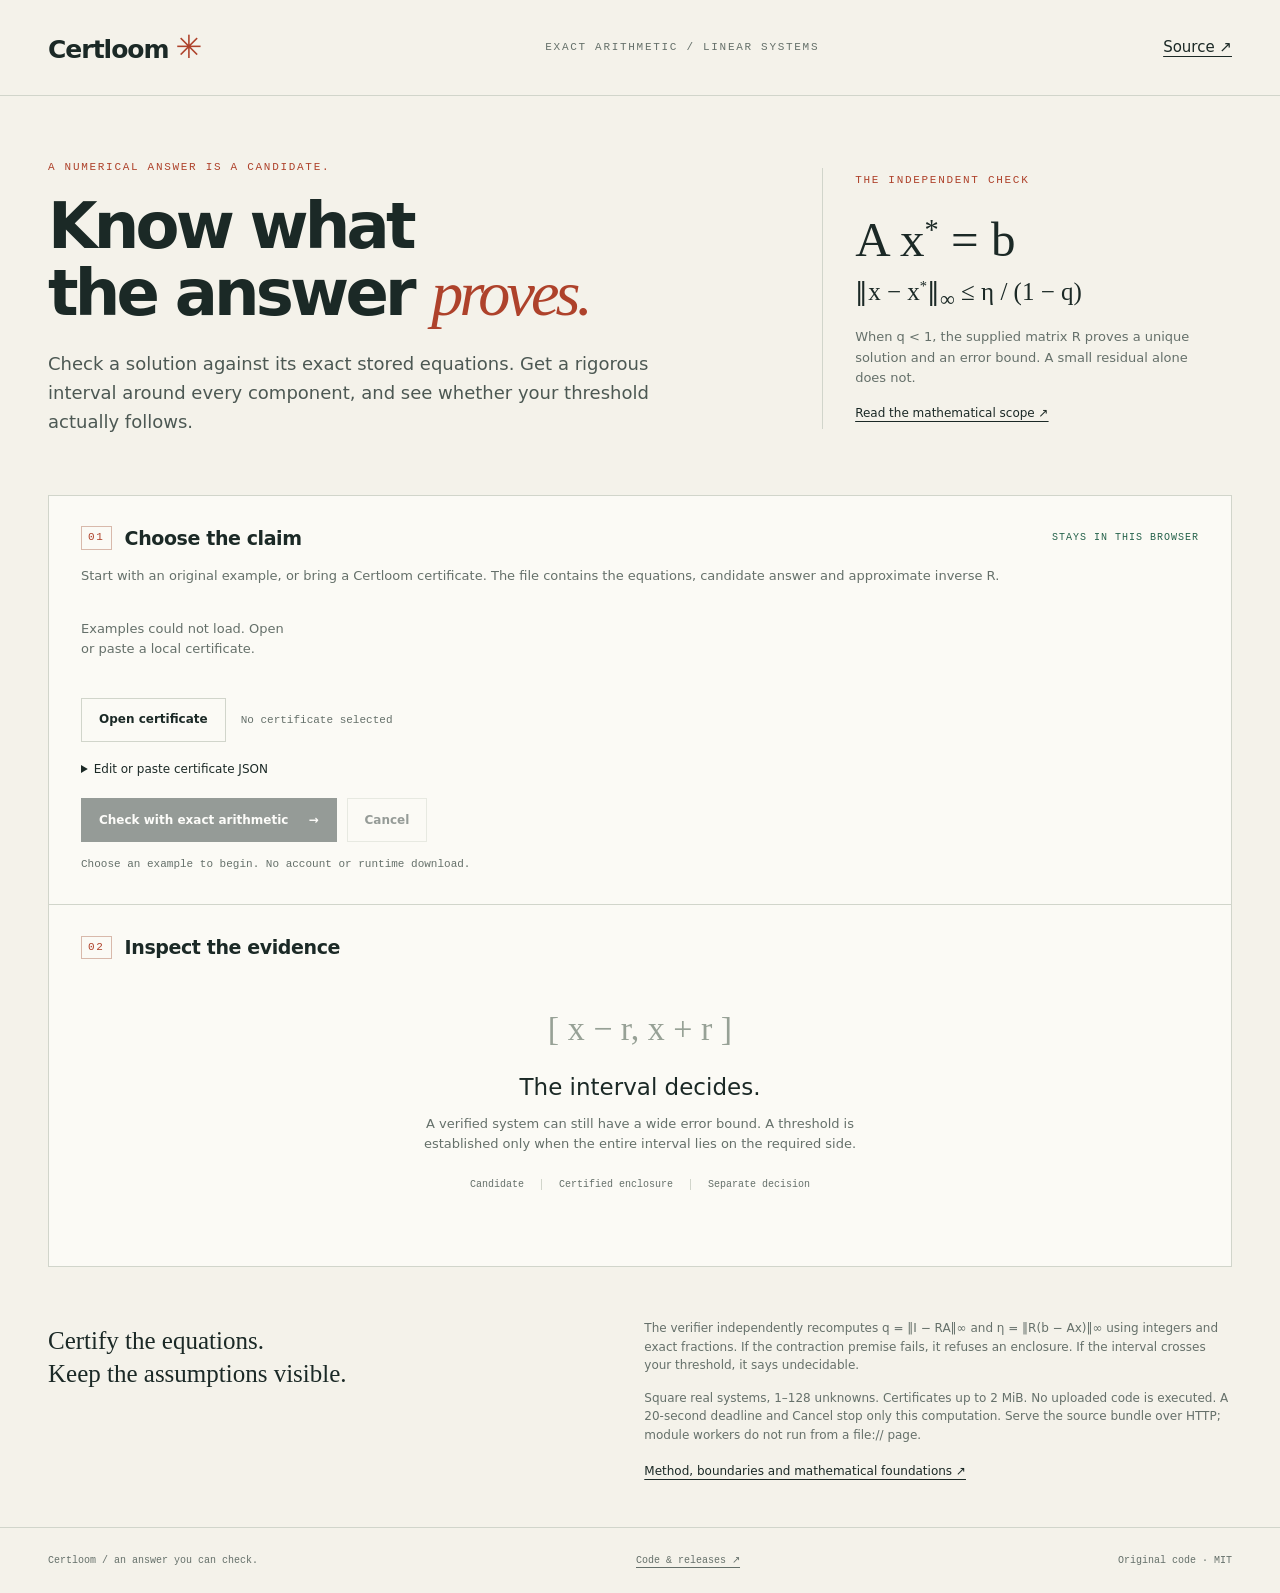
==== web/index.html @ 6443e9af "Ship exact numerical certificates and a local browser lab" ====
<!doctype html>
<html lang="en">
  <head>
    <meta charset="utf-8" />
    <meta name="viewport" content="width=device-width, initial-scale=1" />
    <meta
      http-equiv="Content-Security-Policy"
      content="default-src 'self'; script-src 'self'; style-src 'self'; worker-src 'self'; connect-src 'self'; img-src 'self' data:; object-src 'none'; base-uri 'self'; form-action 'none'"
    />
    <meta
      name="description"
      content="Check a numerical answer with exact arithmetic. Inspect rigorous solution bounds and export a portable, independently runnable certificate."
    />
    <title>Certloom · Check the answer</title>
    <link rel="stylesheet" href="./style.css" />
    <script type="module" src="./app.mjs"></script>
  </head>
  <body>
    <a class="skip" href="#workbench">Skip to workbench</a>
    <header class="masthead">
      <a class="wordmark" href="./"
        >Certloom<span class="mark" aria-hidden="true">✳</span></a
      ><span class="edition">EXACT ARITHMETIC / LINEAR SYSTEMS</span
      ><a href="https://github.com/nazeeh111/Certloom">Source ↗</a>
    </header>
    <main>
      <section class="intro" aria-labelledby="title">
        <div>
          <p class="eyebrow">A numerical answer is a candidate.</p>
          <h1 id="title">Know what<br />the answer <em>proves.</em></h1>
          <p class="lede">
            Check a solution against its exact stored equations. Get a rigorous
            interval around every component, and see whether your threshold
            actually follows.
          </p>
        </div>
        <aside class="principle" aria-label="Verification principle">
          <p class="eyebrow">THE INDEPENDENT CHECK</p>
          <div class="equation">A x<span class="star">*</span> = b</div>
          <div class="equation small">
            ‖x − x<span class="star">*</span>‖<sub>∞</sub> ≤ η / (1 − q)
          </div>
          <p>
            When q &lt; 1, the supplied matrix R proves a unique solution and an
            error bound. A small residual alone does not.
          </p>
          <a href="./docs/method.html">Read the mathematical scope ↗</a>
        </aside>
      </section>
      <section
        id="workbench"
        class="workbench"
        aria-label="Certificate workbench"
      >
        <div class="input-panel">
          <div class="section-head">
            <span class="step">01</span>
            <h2>Choose the claim</h2>
            <span class="local-tag">STAYS IN THIS BROWSER</span>
          </div>
          <p class="muted">
            Start with an original example, or bring a Certloom certificate. The
            file contains the equations, candidate answer and approximate
            inverse R.
          </p>
          <div id="examples" class="examples" aria-label="Prepared examples">
            <p class="muted">Loading examples…</p>
          </div>
          <div class="input-actions">
            <label class="button secondary upload" for="certificate-file"
              >Open certificate<input
                id="certificate-file"
                type="file"
                accept=".json,application/json" /></label
            ><span id="file-name" class="filename"
              >No certificate selected</span
            >
          </div>
          <details class="source-input">
            <summary>Edit or paste certificate JSON</summary>
            <label for="certificate-text" class="sr-only"
              >Certificate JSON, maximum 2 MiB</label
            ><textarea
              id="certificate-text"
              spellcheck="false"
              placeholder='{"format":"certloom-linear-v1", …}'
            ></textarea>
            <p class="micro">
              Finite binary64 coefficients are canonical hexadecimal strings.
              Duplicate keys, extra fields and arbitrary expressions are
              refused. <a href="./docs/method.html">Format and limits</a>
            </p>
          </details>
          <div class="run-actions">
            <button id="verify" class="button primary" type="button" disabled>
              Check with exact arithmetic
              <span aria-hidden="true">→</span></button
            ><button
              id="cancel"
              class="button secondary"
              type="button"
              disabled
            >
              Cancel
            </button>
          </div>
          <p id="activity" role="status" aria-live="polite" class="activity">
            Choose an example to begin. No account or runtime download.
          </p>
          <p id="error" role="alert" class="error" hidden></p>
        </div>
        <section class="result-panel" aria-labelledby="result-title">
          <div class="section-head">
            <span class="step">02</span>
            <h2 id="result-title">Inspect the evidence</h2>
          </div>
          <div id="empty" class="empty">
            <span class="empty-symbol" aria-hidden="true"
              >[ x − r, x + r ]</span
            >
            <h3>The interval decides.</h3>
            <p>
              A verified system can still have a wide error bound. A threshold
              is established only when the entire interval lies on the required
              side.
            </p>
            <div class="legend">
              <span>Candidate</span><span>Certified enclosure</span
              ><span>Separate decision</span>
            </div>
          </div>
          <div id="result" hidden>
            <div id="verdict" class="verdict">
              <p id="status-kicker" class="eyebrow"></p>
              <h3 id="status-title"></h3>
              <p id="status-copy"></p>
            </div>
            <div class="metrics">
              <div>
                <span>Contraction bound · q</span><strong id="q"></strong
                ><progress
                  id="q-meter"
                  max="1"
                  value="0"
                  aria-label="Contraction bound relative to one"
                ></progress
                ><small>Exact value must be strictly below 1</small>
              </div>
              <div>
                <span>Transformed residual · η</span><strong id="eta"></strong
                ><small>Recomputed, not trusted</small>
              </div>
              <div>
                <span>Uniform error radius · r</span
                ><strong id="radius"></strong
                ><small>Applies to every component</small>
              </div>
            </div>
            <p class="micro">
              These decimal quantities are rounded upward. A displayed q of 1
              may conceal a smaller exact value; the exact fraction and exact
              test determine the verdict.
            </p>
            <section
              id="decision"
              class="decision"
              hidden
              aria-labelledby="decision-title"
            >
              <p class="eyebrow">YOUR THRESHOLD</p>
              <h4 id="decision-title"></h4>
              <p id="decision-copy"></p>
              <dl class="threshold-details">
                <div>
                  <dt>Required threshold</dt>
                  <dd id="threshold"></dd>
                </div>
                <div>
                  <dt>Guaranteed lower bound</dt>
                  <dd id="decision-lower"></dd>
                </div>
                <div>
                  <dt>Guaranteed upper bound</dt>
                  <dd id="decision-upper"></dd>
                </div>
              </dl>
            </section>
            <div id="vectors" hidden>
              <div class="vector-head">
                <h4>Every component, accounted for</h4>
                <span id="dimension" class="mono"></span>
              </div>
              <p class="micro">
                Decimal bounds are rounded outward at 18 places. Expand a row
                for its authoritative exact fractions. Candidate decimals are
                for orientation.
              </p>
              <div
                class="table-scroll"
                tabindex="0"
                role="region"
                aria-label="Solution component bounds"
              >
                <table>
                  <thead>
                    <tr>
                      <th scope="col">Index</th>
                      <th scope="col">Candidate x</th>
                      <th scope="col">Lower bound</th>
                      <th scope="col">Upper bound</th>
                    </tr>
                  </thead>
                  <tbody id="vector-body"></tbody>
                </table>
              </div>
            </div>
            <details class="exact-evidence">
              <summary>Inspect exact proof quantities</summary>
              <pre id="exact"></pre>
            </details>
            <div class="export-area">
              <div>
                <span class="step">03</span>
                <h4>Take the evidence with you</h4>
                <p class="micro">
                  The ZIP pairs these exact input bytes with a standalone Python
                  checker, this receipt and instructions. Standard library only;
                  no installation.
                </p>
              </div>
              <div class="export-buttons">
                <button
                  id="download-bundle"
                  type="button"
                  class="button primary"
                  disabled
                >
                  Download portable proof .zip ↓</button
                ><button
                  id="download-receipt"
                  type="button"
                  class="button secondary"
                  disabled
                >
                  Verification .json ↓
                </button>
              </div>
            </div>
            <details class="source-identity">
              <summary>Input identity and verification scope</summary>
              <dl>
                <dt>Certificate SHA-256</dt>
                <dd id="certificate-hash" class="mono"></dd>
                <dt>Meaning</dt>
                <dd>A byte identity, not proof of origin or authenticity.</dd>
                <dt>Checked claim</dt>
                <dd>
                  The exact stored binary64 linear equations, interpreted as
                  rational numbers. This does not certify measurement quality,
                  physical assumptions, an external solver or hardware.
                </dd>
              </dl>
            </details>
          </div>
        </section>
      </section>
      <section class="scope">
        <h2>Certify the equations.<br />Keep the assumptions visible.</h2>
        <div>
          <p>
            The verifier independently recomputes q = ‖I − RA‖∞ and η = ‖R(b −
            Ax)‖∞ using integers and exact fractions. If the contraction premise
            fails, it refuses an enclosure. If the interval crosses your
            threshold, it says undecidable.
          </p>
          <p>
            Square real systems, 1–128 unknowns. Certificates up to 2 MiB. No
            uploaded code is executed. A 20-second deadline and Cancel stop only
            this computation. Serve the source bundle over HTTP; module workers
            do not run from a file:// page.
          </p>
          <a href="./docs/method.html"
            >Method, boundaries and mathematical foundations ↗</a
          >
        </div>
      </section>
    </main>
    <footer>
      <span>Certloom / an answer you can check.</span
      ><a href="https://github.com/nazeeh111/Certloom">Code &amp; releases ↗</a
      ><span>Original code · MIT</span>
    </footer>
  </body>
</html>
---- web/style.css ----
:root {
  color-scheme: light;
  --paper: #f4f2ea;
  --ink: #1b2926;
  --muted: #65706a;
  --line: #d1d5cb;
  --red: #ae422b;
  --green: #25624b;
  --light: #fbfaf5;
  --mono: ui-monospace, SFMono-Regular, Consolas, monospace;
}
* {
  box-sizing: border-box;
}
body {
  margin: 0;
  background: var(--paper);
  color: var(--ink);
  font:
    15px/1.55 system-ui,
    -apple-system,
    BlinkMacSystemFont,
    "Segoe UI",
    sans-serif;
}
a {
  color: inherit;
  text-underline-offset: 4px;
}
button,
input,
textarea {
  font: inherit;
}
button,
a,
label {
  touch-action: manipulation;
}
button {
  cursor: pointer;
}
button:disabled {
  cursor: default;
  opacity: 0.45;
}
button:focus-visible,
a:focus-visible,
summary:focus-visible,
textarea:focus-visible,
label:focus-within,
[tabindex]:focus-visible {
  outline: 3px solid var(--red);
  outline-offset: 4px;
}
[hidden] {
  display: none !important;
}
.masthead,
main,
footer {
  max-width: 1420px;
  margin: auto;
}
.masthead {
  height: 96px;
  display: flex;
  align-items: center;
  justify-content: space-between;
  border-bottom: 1px solid var(--line);
  gap: 20px;
  padding: 0 48px;
}
.wordmark {
  font-size: 25px;
  font-weight: 750;
  letter-spacing: -1px;
  text-decoration: none;
}
.mark {
  color: var(--red);
  padding-left: 7px;
  font-size: 32px;
}
.edition,
.eyebrow,
.local-tag,
.step {
  font: 11px/1.45 var(--mono);
  letter-spacing: 1.7px;
}
.edition {
  color: var(--muted);
}
main {
  padding: 0 48px;
}
.intro {
  display: grid;
  grid-template-columns: 1.6fr 1fr;
  gap: 10%;
  padding: 64px 0 58px;
}
.eyebrow {
  color: var(--red);
  text-transform: uppercase;
  margin: 0 0 17px;
}
h1 {
  font-size: clamp(46px, 5vw, 74px);
  line-height: 1.05;
  letter-spacing: -3.8px;
  font-weight: 550;
  margin: 0 0 23px;
}
h1 em {
  font-family: Georgia, serif;
  font-weight: 400;
  color: var(--red);
}
.lede {
  font-size: 18px;
  max-width: 620px;
  line-height: 1.6;
  color: #4c5853;
  margin: 0;
}
.principle {
  align-self: center;
  border-left: 1px solid var(--line);
  padding: 5px 0 5px 32px;
}
.principle p:not(.eyebrow) {
  font-size: 13px;
  color: var(--muted);
  max-width: 360px;
}
.principle a {
  font-size: 12px;
}
.equation {
  font-family: Georgia, serif;
  font-size: 49px;
  line-height: 1.4;
}
.equation.small {
  font-size: 25px;
}
.star {
  font-size: 0.58em;
  vertical-align: super;
}
.workbench {
  border: 1px solid var(--line);
  background: var(--light);
}
.input-panel {
  padding: 28px 32px 30px;
  border-bottom: 1px solid var(--line);
}
.section-head {
  display: flex;
  align-items: center;
  gap: 13px;
}
.section-head h2 {
  font-weight: 600;
  font-size: 19px;
  letter-spacing: -0.4px;
  margin: 0;
}
.step {
  color: var(--red);
  border: 1px solid #d8b9ab;
  padding: 3px 6px;
  display: inline-block;
}
.local-tag {
  margin-left: auto;
  color: var(--green);
  font-size: 10px;
  letter-spacing: 1px;
}
.muted {
  color: var(--muted);
  font-size: 13px;
  margin: 13px 0 20px;
}
.examples {
  display: grid;
  grid-template-columns: repeat(5, minmax(0, 1fr));
  gap: 10px;
}
.example {
  background: transparent;
  text-align: left;
  border: 1px solid var(--line);
  padding: 14px;
  min-height: 110px;
  color: var(--ink);
  transition: border-color 0.15s;
}
.example:hover {
  border-color: var(--ink);
}
.example[aria-pressed="true"] {
  border-color: var(--red);
  box-shadow: inset 0 0 0 1px var(--red);
  background: #f7eee6;
}
.example strong {
  display: block;
  font-size: 13px;
  margin-bottom: 7px;
}
.example span {
  display: block;
  font-size: 11px;
  color: var(--muted);
  line-height: 1.45;
}
.input-actions {
  display: flex;
  align-items: center;
  gap: 15px;
  margin-top: 18px;
}
.button {
  display: inline-flex;
  align-items: center;
  justify-content: center;
  gap: 20px;
  min-height: 44px;
  padding: 11px 17px;
  border: 1px solid var(--ink);
  border-radius: 0;
  text-decoration: none;
  font-size: 12px;
  font-weight: 600;
  line-height: 1.4;
}
.primary {
  background: var(--ink);
  color: white;
}
.primary:hover:not(:disabled) {
  background: #344a41;
}
.secondary {
  background: transparent;
  color: var(--ink);
  border-color: var(--line);
}
.secondary:hover:not(:disabled) {
  border-color: var(--ink);
}
.upload {
  position: relative;
  overflow: hidden;
  cursor: pointer;
}
.upload input {
  position: absolute;
  inset: 0;
  opacity: 0;
  cursor: pointer;
  max-width: 100%;
}
.filename {
  font: 11px var(--mono);
  color: var(--muted);
  overflow-wrap: anywhere;
}
.source-input {
  margin-top: 18px;
}
.source-input summary,
.exact-evidence summary,
.source-identity summary {
  font-size: 12px;
  cursor: pointer;
  max-width: 100%;
}
textarea {
  display: block;
  width: 100%;
  height: 230px;
  background: #f1f1e9;
  border: 1px solid var(--line);
  padding: 12px;
  font: 11px/1.7 var(--mono);
  resize: vertical;
  margin-top: 12px;
}
.micro {
  font-size: 11px;
  line-height: 1.6;
  color: var(--muted);
  margin: 10px 0;
}
.run-actions {
  display: flex;
  gap: 10px;
  align-items: center;
  margin-top: 20px;
}
.activity {
  font: 11px/1.6 var(--mono);
  color: var(--muted);
  margin: 14px 0 0;
  overflow-wrap: anywhere;
}
.error {
  border-left: 3px solid var(--red);
  padding: 10px 14px;
  background: #f7e9e1;
  font-size: 13px;
  color: #82351f;
  overflow-wrap: anywhere;
}
.result-panel {
  padding: 28px 32px 32px;
}
.empty {
  padding: 48px 18px 44px;
  text-align: center;
  max-width: 600px;
  margin: auto;
  color: var(--muted);
}
.empty-symbol {
  font:
    34px Georgia,
    serif;
  color: #97a196;
}
.empty h3 {
  font-size: 23px;
  font-weight: 500;
  color: var(--ink);
  margin: 22px 0 8px;
}
.empty p {
  font-size: 13px;
  max-width: 440px;
  margin: auto;
}
.legend {
  display: flex;
  justify-content: center;
  gap: 17px;
  margin-top: 25px;
  font: 10px var(--mono);
}
.legend span + span {
  border-left: 1px solid var(--line);
  padding-left: 17px;
}
.verdict {
  border-left: 4px solid var(--green);
  background: #edf2e9;
  padding: 21px 25px;
  margin-top: 24px;
}
.verdict.refused {
  border-color: var(--red);
  background: #f8ece4;
}
.verdict .eyebrow {
  margin: 0 0 6px;
  color: var(--green);
}
.verdict.refused .eyebrow {
  color: var(--red);
}
.verdict h3 {
  font:
    34px/1.2 Georgia,
    serif;
  margin: 0 0 9px;
  letter-spacing: -0.5px;
}
.verdict p:last-child {
  font-size: 13px;
  max-width: 720px;
  margin: 0;
  color: #526157;
}
.metrics {
  display: grid;
  grid-template-columns: repeat(3, minmax(0, 1fr));
  border: 1px solid var(--line);
  margin: 18px 0 25px;
}
.metrics > div {
  padding: 18px 20px;
  min-width: 0;
}
.metrics > div + div {
  border-left: 1px solid var(--line);
}
.metrics span {
  font: 10px var(--mono);
  color: var(--muted);
  display: block;
}
.metrics strong {
  display: block;
  font: 15px/1.6 var(--mono);
  margin-top: 10px;
  overflow-wrap: anywhere;
}
.metrics small {
  font-size: 10px;
  color: var(--muted);
  display: block;
  margin-top: 6px;
}
progress {
  display: block;
  appearance: none;
  -webkit-appearance: none;
  height: 3px;
  width: 100%;
  margin-top: 9px;
  border: 0;
  background: var(--line);
  accent-color: var(--green);
}
progress::-webkit-progress-bar {
  background: var(--line);
}
progress::-webkit-progress-value {
  background: var(--green);
}
.decision {
  border: 1px solid var(--line);
  padding: 22px 25px;
  margin-bottom: 25px;
}
.decision h4 {
  font-size: 23px;
  font-weight: 550;
  letter-spacing: -0.4px;
  margin: 0;
}
.decision > .eyebrow {
  margin-bottom: 6px;
}
.decision > p:not(.eyebrow) {
  font-size: 13px;
  color: var(--muted);
  margin: 8px 0 18px;
}
.threshold-details {
  display: grid;
  grid-template-columns: repeat(3, minmax(0, 1fr));
  gap: 15px;
  margin: 0;
}
.threshold-details dt {
  font-size: 10px;
  color: var(--muted);
}
.threshold-details dd {
  margin: 5px 0 0;
  font: 12px/1.5 var(--mono);
  overflow-wrap: anywhere;
}
.vector-head {
  display: flex;
  align-items: baseline;
  justify-content: space-between;
  gap: 10px;
}
.vector-head h4,
.export-area h4 {
  font-size: 15px;
  font-weight: 600;
  margin: 0;
}
.mono {
  font-family: var(--mono);
  font-size: 11px;
}
.table-scroll {
  max-height: 410px;
  overflow: auto;
  border: 1px solid var(--line);
}
table {
  border-collapse: collapse;
  width: 100%;
  font: 11px/1.6 var(--mono);
  text-align: left;
}
th {
  position: sticky;
  top: 0;
  background: #e9ece2;
  color: #586359;
  font-size: 10px;
  font-weight: 400;
  padding: 10px 13px;
  border-bottom: 1px solid var(--line);
  z-index: 1;
}
td {
  padding: 9px 13px;
  border-bottom: 1px solid #e3e5db;
  vertical-align: top;
  overflow-wrap: anywhere;
}
td:first-child {
  color: var(--muted);
  width: 65px;
}
tr.exact-row td {
  padding: 0;
  border-bottom: 1px solid var(--line);
}
.component-details {
  padding: 0 13px;
}
.component-details summary {
  font: 10px/1.5 var(--mono);
  color: var(--muted);
  padding: 5px 0;
  cursor: pointer;
}
.component-details pre {
  max-height: 190px;
  overflow: auto;
  font: 10px/1.6 var(--mono);
  padding: 9px;
  background: #f0f1e8;
  white-space: pre-wrap;
  overflow-wrap: anywhere;
}
.exact-evidence {
  margin: 20px 0;
}
.exact-evidence pre {
  font: 11px/1.7 var(--mono);
  max-height: 330px;
  overflow: auto;
  background: #eff0e7;
  padding: 16px;
  white-space: pre-wrap;
  overflow-wrap: anywhere;
}
.export-area {
  border-top: 1px solid var(--line);
  padding-top: 23px;
  display: flex;
  justify-content: space-between;
  gap: 28px;
}
.export-area > div:first-child {
  max-width: 530px;
}
.export-area .step {
  float: left;
  margin-right: 12px;
}
.export-buttons {
  display: flex;
  flex-direction: column;
  gap: 8px;
  flex-shrink: 0;
}
.source-identity {
  margin-top: 22px;
}
.source-identity dl {
  font-size: 12px;
}
.source-identity dt {
  font-weight: 600;
  margin-top: 13px;
}
.source-identity dd {
  margin: 5px 0;
  color: var(--muted);
  overflow-wrap: anywhere;
}
.scope {
  display: grid;
  grid-template-columns: 1fr 1.2fr;
  gap: 9%;
  padding: 52px 0 45px;
}
.scope h2 {
  font:
    25px/1.3 Georgia,
    serif;
  font-weight: 400;
  margin: 6px 0;
}
.scope p {
  font-size: 12px;
  color: var(--muted);
  margin: 0 0 14px;
}
.scope a {
  font-size: 12px;
}
footer {
  border-top: 1px solid var(--line);
  padding: 25px 48px;
  display: flex;
  justify-content: space-between;
  gap: 16px;
  font: 10px/1.5 var(--mono);
  color: var(--muted);
}
.skip {
  position: absolute;
  left: 12px;
  top: -60px;
  background: white;
  padding: 10px;
  z-index: 10;
}
.skip:focus {
  top: 12px;
}
.sr-only {
  position: absolute;
  width: 1px;
  height: 1px;
  padding: 0;
  margin: -1px;
  overflow: hidden;
  clip: rect(0, 0, 0, 0);
  white-space: nowrap;
  border: 0;
}
@media (max-width: 1050px) {
  .examples {
    grid-template-columns: repeat(3, minmax(0, 1fr));
  }
  .intro {
    gap: 6%;
  }
  h1 {
    letter-spacing: -2.5px;
  }
  .export-area {
    display: block;
  }
  .export-buttons {
    flex-direction: row;
    flex-wrap: wrap;
    margin-top: 15px;
  }
}
@media (max-width: 700px) {
  .masthead {
    padding: 0 20px;
    height: 76px;
  }
  .edition {
    display: none;
  }
  main {
    padding: 0 20px;
  }
  .intro {
    grid-template-columns: 1fr;
    padding: 38px 0 32px;
    gap: 30px;
  }
  h1 {
    font-size: 49px;
    letter-spacing: -2.8px;
  }
  .lede {
    font-size: 15px;
  }
  .principle {
    border-left: 0;
    border-top: 1px solid var(--line);
    padding: 22px 0 0;
  }
  .principle .equation {
    display: inline-block;
    margin-right: 15px;
    font-size: 32px;
  }
  .principle .equation.small {
    font-size: 19px;
  }
  .principle p:not(.eyebrow) {
    max-width: none;
  }
  .input-panel,
  .result-panel {
    padding: 22px 18px;
  }
  .local-tag {
    font-size: 8px;
    max-width: 105px;
    text-align: right;
    letter-spacing: 0.5px;
  }
  .examples {
    grid-template-columns: repeat(2, minmax(0, 1fr));
  }
  .example {
    min-height: 104px;
    padding: 11px;
  }
  .input-actions {
    align-items: flex-start;
    flex-direction: column;
    gap: 8px;
  }
  .run-actions {
    align-items: stretch;
  }
  .run-actions .primary {
    flex: 1;
    gap: 8px;
    font-size: 11px;
  }
  .run-actions .secondary {
    padding: 10px;
  }
  .metrics {
    grid-template-columns: 1fr;
  }
  .metrics > div + div {
    border-left: 0;
    border-top: 1px solid var(--line);
  }
  .metrics > div {
    padding: 14px 17px;
  }
  .metrics strong {
    margin-top: 5px;
  }
  .verdict {
    padding: 18px;
  }
  .verdict h3 {
    font-size: 27px;
  }
  .decision {
    padding: 18px;
  }
  .threshold-details {
    grid-template-columns: 1fr;
    gap: 10px;
  }
  .vector-head {
    display: block;
  }
  .table-scroll {
    max-height: 360px;
  }
  table {
    min-width: 610px;
  }
  .scope {
    grid-template-columns: 1fr;
    gap: 18px;
    padding: 34px 0;
  }
  .scope h2 {
    font-size: 25px;
  }
  footer {
    padding: 20px;
    flex-wrap: wrap;
  }
  .legend {
    gap: 10px;
    font-size: 8px;
  }
  .legend span + span {
    padding-left: 10px;
  }
  .export-buttons .button {
    width: 100%;
  }
}
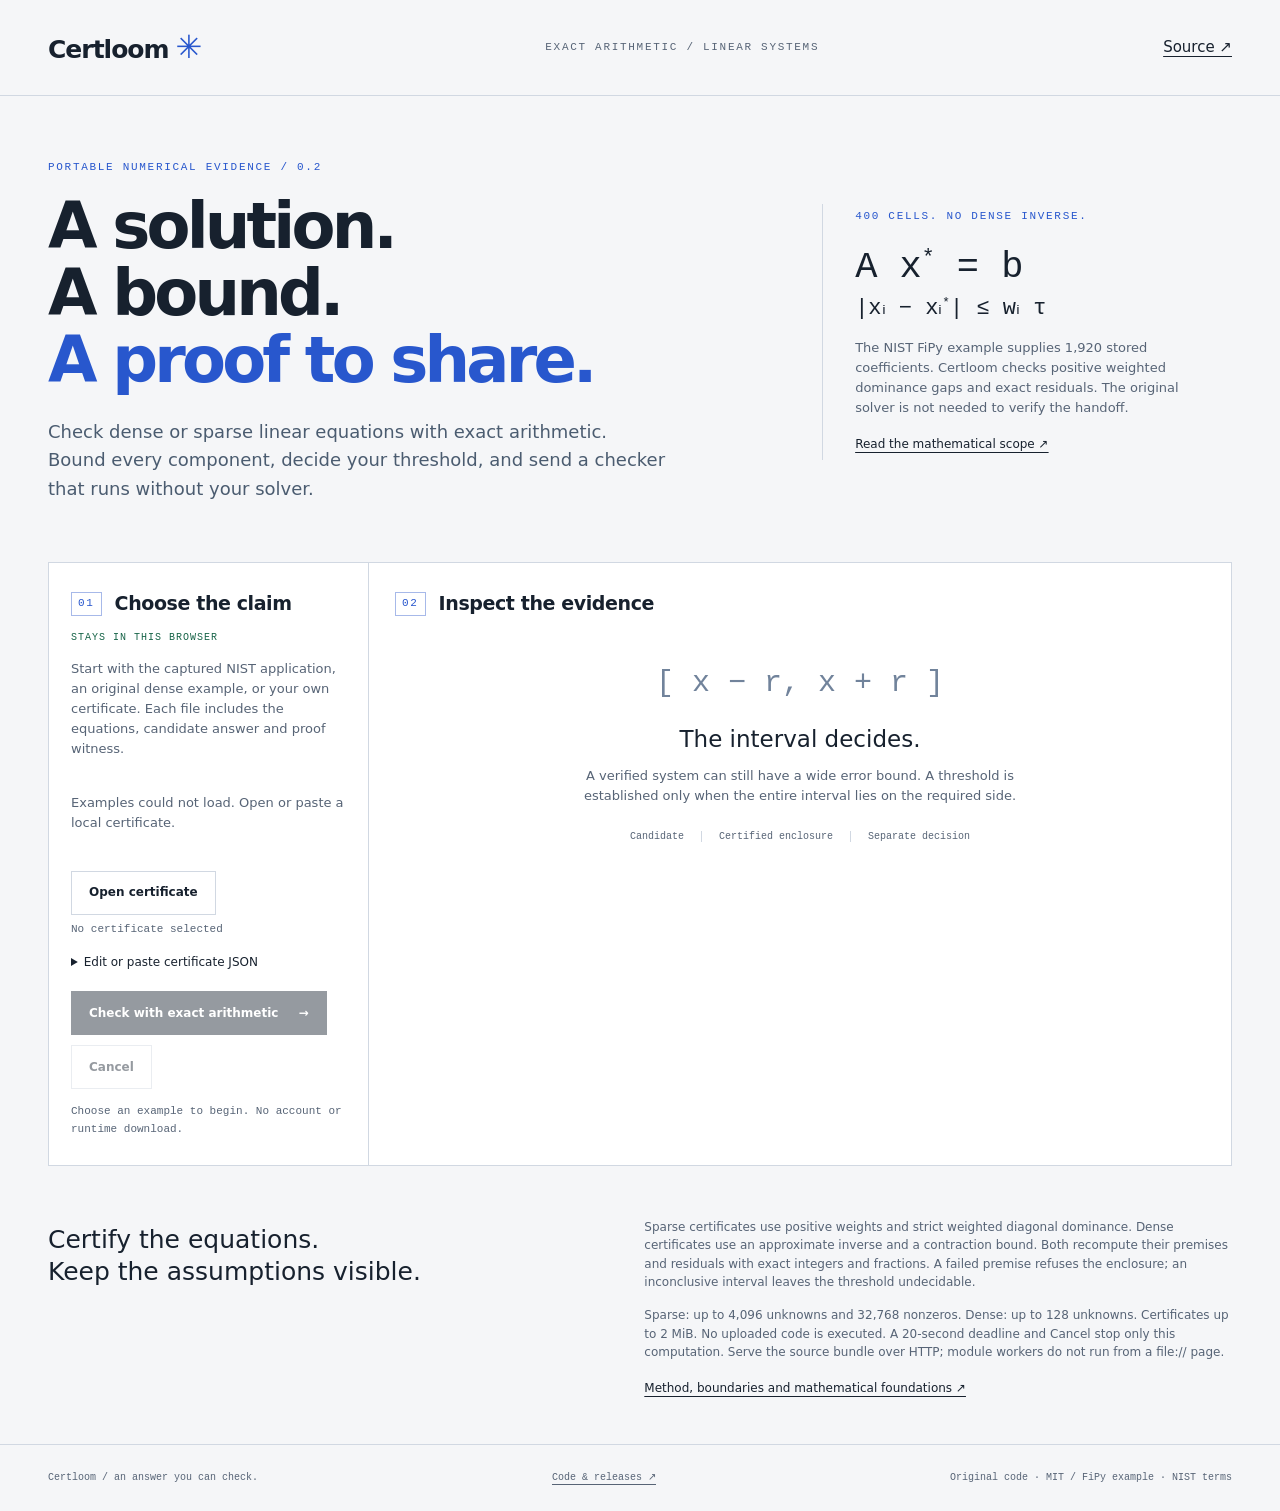
==== commit 33b03134: "Add portable exact sparse certificates and a FiPy handoff" ====
--- a/web/index.html
+++ b/web/index.html
@@ -26,23 +26,20 @@
     <main>
       <section class="intro" aria-labelledby="title">
         <div>
-          <p class="eyebrow">A numerical answer is a candidate.</p>
-          <h1 id="title">Know what<br />the answer <em>proves.</em></h1>
+          <p class="eyebrow">PORTABLE NUMERICAL EVIDENCE / 0.2</p>
+          <h1 id="title">A solution.<br />A bound.<br /><span>A proof to share.</span></h1>
           <p class="lede">
-            Check a solution against its exact stored equations. Get a rigorous
-            interval around every component, and see whether your threshold
-            actually follows.
+            Check dense or sparse linear equations with exact arithmetic. Bound every component, decide your threshold, and send a checker that runs without your solver.
           </p>
         </div>
         <aside class="principle" aria-label="Verification principle">
-          <p class="eyebrow">THE INDEPENDENT CHECK</p>
+          <p class="eyebrow">400 CELLS. NO DENSE INVERSE.</p>
           <div class="equation">A x<span class="star">*</span> = b</div>
           <div class="equation small">
-            ‖x − x<span class="star">*</span>‖<sub>∞</sub> ≤ η / (1 − q)
+            |xᵢ − xᵢ<span class="star">*</span>| ≤ wᵢ τ
           </div>
           <p>
-            When q &lt; 1, the supplied matrix R proves a unique solution and an
-            error bound. A small residual alone does not.
+            The NIST FiPy example supplies 1,920 stored coefficients. Certloom checks positive weighted dominance gaps and exact residuals. The original solver is not needed to verify the handoff.
           </p>
           <a href="./docs/method.html">Read the mathematical scope ↗</a>
         </aside>
@@ -59,9 +56,7 @@
             <span class="local-tag">STAYS IN THIS BROWSER</span>
           </div>
           <p class="muted">
-            Start with an original example, or bring a Certloom certificate. The
-            file contains the equations, candidate answer and approximate
-            inverse R.
+            Start with the captured NIST application, an original dense example, or your own certificate. Each file includes the equations, candidate answer and proof witness.
           </p>
           <div id="examples" class="examples" aria-label="Prepared examples">
             <p class="muted">Loading examples…</p>
@@ -137,26 +132,26 @@
             </div>
             <div class="metrics">
               <div>
-                <span>Contraction bound · q</span><strong id="q"></strong
+                <span id="metric-one-label">Contraction bound · q</span><strong id="q"></strong
                 ><progress
                   id="q-meter"
                   max="1"
                   value="0"
                   aria-label="Contraction bound relative to one"
                 ></progress
-                ><small>Exact value must be strictly below 1</small>
-              </div>
-              <div>
-                <span>Transformed residual · η</span><strong id="eta"></strong
+                ><small id="metric-one-note">Exact value must be strictly below 1</small>
+              </div>
+              <div>
+                <span id="metric-two-label">Transformed residual · η</span><strong id="eta"></strong
                 ><small>Recomputed, not trusted</small>
               </div>
               <div>
-                <span>Uniform error radius · r</span
+                <span id="metric-three-label">Uniform error radius · r</span
                 ><strong id="radius"></strong
-                ><small>Applies to every component</small>
-              </div>
-            </div>
-            <p class="micro">
+                ><small id="metric-three-note">Applies to every component</small>
+              </div>
+            </div>
+            <p class="micro" id="metric-rounding">
               These decimal quantities are rounded upward. A displayed q of 1
               may conceal a smaller exact value; the exact fraction and exact
               test determine the verdict.
@@ -195,6 +190,14 @@
                 for its authoritative exact fractions. Candidate decimals are
                 for orientation.
               </p>
+              <div class="component-navigation" aria-label="Component pages">
+                <span id="component-page" class="mono" role="status"></span>
+                <button type="button" id="previous-components" class="button secondary">Previous 50</button>
+                <button type="button" id="next-components" class="button secondary">Next 50</button>
+                <label for="component-index">Index</label>
+                <input id="component-index" type="number" min="0" step="1" required aria-label="Component index" />
+                <button type="button" id="show-component" class="button secondary">Show</button>
+              </div>
               <div
                 class="table-scroll"
                 tabindex="0"
@@ -268,13 +271,10 @@
         <h2>Certify the equations.<br />Keep the assumptions visible.</h2>
         <div>
           <p>
-            The verifier independently recomputes q = ‖I − RA‖∞ and η = ‖R(b −
-            Ax)‖∞ using integers and exact fractions. If the contraction premise
-            fails, it refuses an enclosure. If the interval crosses your
-            threshold, it says undecidable.
+            Sparse certificates use positive weights and strict weighted diagonal dominance. Dense certificates use an approximate inverse and a contraction bound. Both recompute their premises and residuals with exact integers and fractions. A failed premise refuses the enclosure; an inconclusive interval leaves the threshold undecidable.
           </p>
           <p>
-            Square real systems, 1–128 unknowns. Certificates up to 2 MiB. No
+            Sparse: up to 4,096 unknowns and 32,768 nonzeros. Dense: up to 128 unknowns. Certificates up to 2 MiB. No
             uploaded code is executed. A 20-second deadline and Cancel stop only
             this computation. Serve the source bundle over HTTP; module workers
             do not run from a file:// page.
@@ -288,7 +288,7 @@
     <footer>
       <span>Certloom / an answer you can check.</span
       ><a href="https://github.com/nazeeh111/Certloom">Code &amp; releases ↗</a
-      ><span>Original code · MIT</span>
+      ><span>Original code · MIT / FiPy example · NIST terms</span>
     </footer>
   </body>
 </html>
--- a/web/style.css
+++ b/web/style.css
@@ -1,12 +1,12 @@
 :root {
   color-scheme: light;
-  --paper: #f4f2ea;
-  --ink: #1b2926;
-  --muted: #65706a;
-  --line: #d1d5cb;
-  --red: #ae422b;
-  --green: #25624b;
-  --light: #fbfaf5;
+  --paper: #f5f6f8;
+  --ink: #17212e;
+  --muted: #576476;
+  --line: #d1d8e2;
+  --red: #2857cd;
+  --green: #176448;
+  --light: #ffffff;
   --mono: ui-monospace, SFMono-Regular, Consolas, monospace;
 }
 * {
@@ -113,16 +113,15 @@
   font-weight: 550;
   margin: 0 0 23px;
 }
-h1 em {
-  font-family: Georgia, serif;
-  font-weight: 400;
+h1 span {
+  font-weight: 650;
   color: var(--red);
 }
 .lede {
   font-size: 18px;
   max-width: 620px;
   line-height: 1.6;
-  color: #4c5853;
+  color: #4b5c70;
   margin: 0;
 }
 .principle {
@@ -139,12 +138,12 @@
   font-size: 12px;
 }
 .equation {
-  font-family: Georgia, serif;
-  font-size: 49px;
+  font-family: var(--mono);
+  font-size: 37px;
   line-height: 1.4;
 }
 .equation.small {
-  font-size: 25px;
+  font-size: 22px;
 }
 .star {
   font-size: 0.58em;
@@ -171,7 +170,7 @@
 }
 .step {
   color: var(--red);
-  border: 1px solid #d8b9ab;
+  border: 1px solid #a7b9e9;
   padding: 3px 6px;
   display: inline-block;
 }
@@ -188,7 +187,7 @@
 }
 .examples {
   display: grid;
-  grid-template-columns: repeat(5, minmax(0, 1fr));
+  grid-template-columns: repeat(3, minmax(0, 1fr));
   gap: 10px;
 }
 .example {
@@ -206,7 +205,7 @@
 .example[aria-pressed="true"] {
   border-color: var(--red);
   box-shadow: inset 0 0 0 1px var(--red);
-  background: #f7eee6;
+  background: #edf2ff;
 }
 .example strong {
   display: block;
@@ -244,7 +243,7 @@
   color: white;
 }
 .primary:hover:not(:disabled) {
-  background: #344a41;
+  background: #244799;
 }
 .secondary {
   background: transparent;
@@ -285,7 +284,7 @@
   display: block;
   width: 100%;
   height: 230px;
-  background: #f1f1e9;
+  background: #f4f6fa;
   border: 1px solid var(--line);
   padding: 12px;
   font: 11px/1.7 var(--mono);
@@ -313,9 +312,9 @@
 .error {
   border-left: 3px solid var(--red);
   padding: 10px 14px;
-  background: #f7e9e1;
+  background: #fff0ed;
   font-size: 13px;
-  color: #82351f;
+  color: #953529;
   overflow-wrap: anywhere;
 }
 .result-panel {
@@ -330,9 +329,8 @@
 }
 .empty-symbol {
   font:
-    34px Georgia,
-    serif;
-  color: #97a196;
+    30px var(--mono);
+  color: #71839b;
 }
 .empty h3 {
   font-size: 23px;
@@ -358,13 +356,13 @@
 }
 .verdict {
   border-left: 4px solid var(--green);
-  background: #edf2e9;
+  background: #eaf6ef;
   padding: 21px 25px;
   margin-top: 24px;
 }
 .verdict.refused {
   border-color: var(--red);
-  background: #f8ece4;
+  background: #fff0ed;
 }
 .verdict .eyebrow {
   margin: 0 0 6px;
@@ -375,8 +373,7 @@
 }
 .verdict h3 {
   font:
-    34px/1.2 Georgia,
-    serif;
+    30px/1.2 system-ui, sans-serif;
   margin: 0 0 9px;
   letter-spacing: -0.5px;
 }
@@ -384,7 +381,7 @@
   font-size: 13px;
   max-width: 720px;
   margin: 0;
-  color: #526157;
+  color: #415768;
 }
 .metrics {
   display: grid;
@@ -497,8 +494,8 @@
 th {
   position: sticky;
   top: 0;
-  background: #e9ece2;
-  color: #586359;
+  background: #edf1f7;
+  color: #43556c;
   font-size: 10px;
   font-weight: 400;
   padding: 10px 13px;
@@ -507,7 +504,7 @@
 }
 td {
   padding: 9px 13px;
-  border-bottom: 1px solid #e3e5db;
+  border-bottom: 1px solid #e4e8ef;
   vertical-align: top;
   overflow-wrap: anywhere;
 }
@@ -533,7 +530,7 @@
   overflow: auto;
   font: 10px/1.6 var(--mono);
   padding: 9px;
-  background: #f0f1e8;
+  background: #f1f4fa;
   white-space: pre-wrap;
   overflow-wrap: anywhere;
 }
@@ -544,7 +541,7 @@
   font: 11px/1.7 var(--mono);
   max-height: 330px;
   overflow: auto;
-  background: #eff0e7;
+  background: #f1f4fa;
   padding: 16px;
   white-space: pre-wrap;
   overflow-wrap: anywhere;
@@ -592,8 +589,7 @@
 }
 .scope h2 {
   font:
-    25px/1.3 Georgia,
-    serif;
+    25px/1.3 system-ui, sans-serif;
   font-weight: 400;
   margin: 6px 0;
 }
@@ -785,3 +781,27 @@
     width: 100%;
   }
 }
+
+@media (min-width: 1000px) {
+  .workbench { display: grid; grid-template-columns: 320px minmax(0, 1fr); align-items: start; }
+  .input-panel { padding: 26px 22px; border-bottom: 0; border-right: 1px solid var(--line); }
+  .result-panel { padding: 26px 26px 30px; min-width: 0; }
+  .input-panel .section-head { flex-wrap: wrap; }
+  .input-panel .local-tag { margin-left: 0; flex-basis: 100%; }
+  .examples { grid-template-columns: 1fr; gap: 7px; }
+  .example { min-height: 0; padding: 11px 13px; }
+  .example strong { margin-bottom: 3px; }
+  .input-actions { flex-direction: column; align-items: flex-start; gap: 8px; }
+  .run-actions { flex-wrap: wrap; }
+  .metrics > div { padding: 16px 13px; }
+  .metrics strong { font-size: 13px; }
+  .threshold-details { grid-template-columns: 1fr; gap: 9px; }
+  .threshold-details > div { display: grid; grid-template-columns: 150px minmax(0,1fr); gap: 12px; align-items: baseline; }
+  .threshold-details dd { margin: 0; }
+  .verdict h3 { font-size: 27px; }
+}
+
+.component-navigation { display: flex; flex-wrap: wrap; align-items: center; gap: 8px; margin: 12px 0; font-size: 11px; }
+.component-navigation .button { min-height: 32px; padding: 6px 9px; font-size: 10px; }
+.component-navigation input { width: 70px; min-height: 32px; border: 1px solid var(--line); padding: 4px; }
+.component-navigation > span { flex-basis: 100%; }
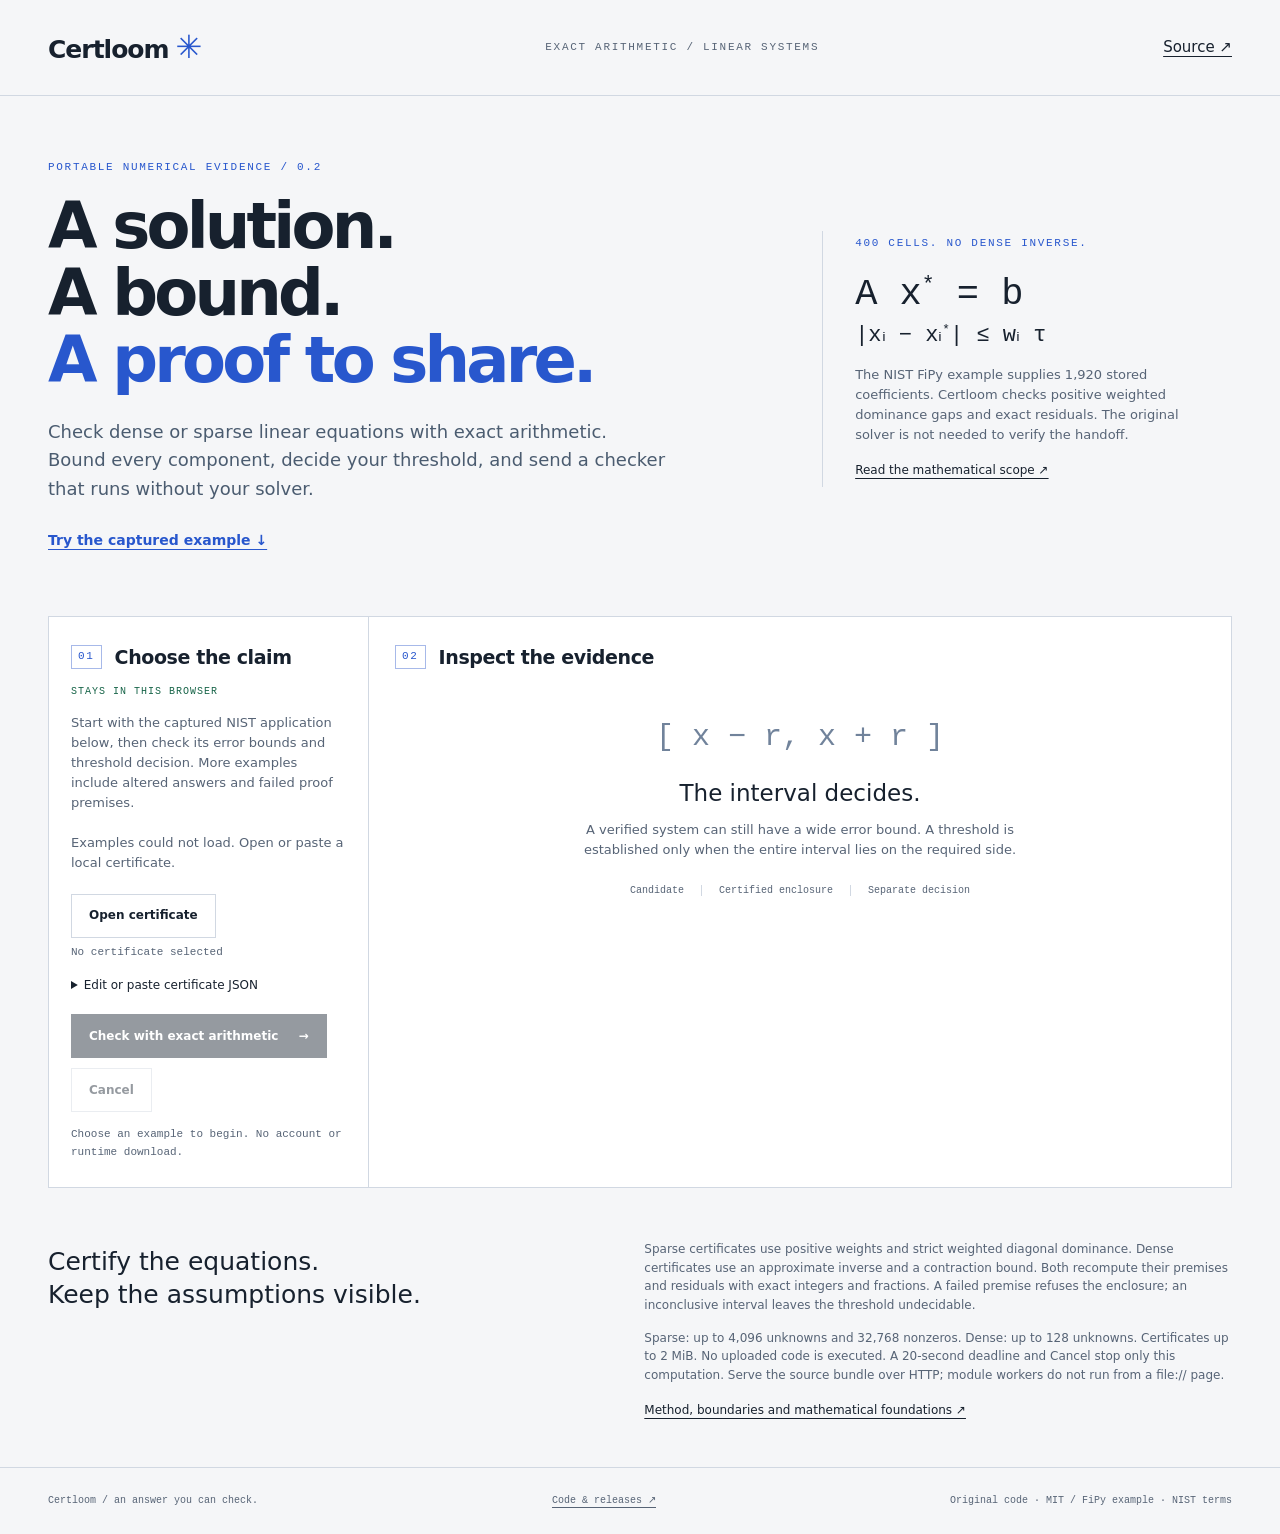
==== commit 4f5eef8a: "Give the exact checker a clear starting point" ====
--- a/web/index.html
+++ b/web/index.html
@@ -31,6 +31,7 @@
           <p class="lede">
             Check dense or sparse linear equations with exact arithmetic. Bound every component, decide your threshold, and send a checker that runs without your solver.
           </p>
+          <a class="start-link" href="#workbench">Try the captured example ↓</a>
         </div>
         <aside class="principle" aria-label="Verification principle">
           <p class="eyebrow">400 CELLS. NO DENSE INVERSE.</p>
@@ -46,6 +47,7 @@
       </section>
       <section
         id="workbench"
+        tabindex="-1"
         class="workbench"
         aria-label="Certificate workbench"
       >
@@ -56,9 +58,9 @@
             <span class="local-tag">STAYS IN THIS BROWSER</span>
           </div>
           <p class="muted">
-            Start with the captured NIST application, an original dense example, or your own certificate. Each file includes the equations, candidate answer and proof witness.
-          </p>
-          <div id="examples" class="examples" aria-label="Prepared examples">
+            Start with the captured NIST application below, then check its error bounds and threshold decision. More examples include altered answers and failed proof premises.
+          </p>
+          <div id="examples" class="example-picker" aria-label="Prepared examples">
             <p class="muted">Loading examples…</p>
           </div>
           <div class="input-actions">
@@ -102,12 +104,13 @@
           <p id="activity" role="status" aria-live="polite" class="activity">
             Choose an example to begin. No account or runtime download.
           </p>
+          <a id="inspect-result" class="result-jump" href="#result-title" hidden>Inspect the result ↓</a>
           <p id="error" role="alert" class="error" hidden></p>
         </div>
         <section class="result-panel" aria-labelledby="result-title">
           <div class="section-head">
             <span class="step">02</span>
-            <h2 id="result-title">Inspect the evidence</h2>
+            <h2 id="result-title" tabindex="-1">Inspect the evidence</h2>
           </div>
           <div id="empty" class="empty">
             <span class="empty-symbol" aria-hidden="true"
--- a/web/style.css
+++ b/web/style.css
@@ -779,6 +779,19 @@
   }
   .export-buttons .button {
     width: 100%;
+  }
+}
+
+@media (max-width: 480px) {
+  .examples {
+    grid-template-columns: 1fr;
+  }
+  .example {
+    min-height: 0;
+    padding: 12px 14px;
+  }
+  .example span {
+    font-size: 12px;
   }
 }
 
@@ -805,3 +818,15 @@
 .component-navigation .button { min-height: 32px; padding: 6px 9px; font-size: 10px; }
 .component-navigation input { width: 70px; min-height: 32px; border: 1px solid var(--line); padding: 4px; }
 .component-navigation > span { flex-basis: 100%; }
+
+/* Keep one useful starting point in reach; comparisons remain native disclosures. */
+.example-picker > .example { width: 100%; min-height: 88px; }
+.example-start { margin: 0 0 8px; font: 10px/1.5 var(--mono); letter-spacing: 1px; color: var(--red); }
+.more-examples { margin-top: 12px; }
+.more-examples > summary { padding: 10px 0; color: var(--red); cursor: pointer; font-size: 13px; }
+.more-examples .examples { margin-top: 10px; }
+.result-jump { display: inline-block; padding: 9px 0; color: var(--red); font-weight: 600; font-size: 13px; }
+#result-title { scroll-margin-top: 24px; }
+
+.start-link { display: inline-block; margin-top: 20px; padding: 6px 0; color: var(--red); font-size: 14px; font-weight: 600; }
+#workbench { scroll-margin-top: 24px; }
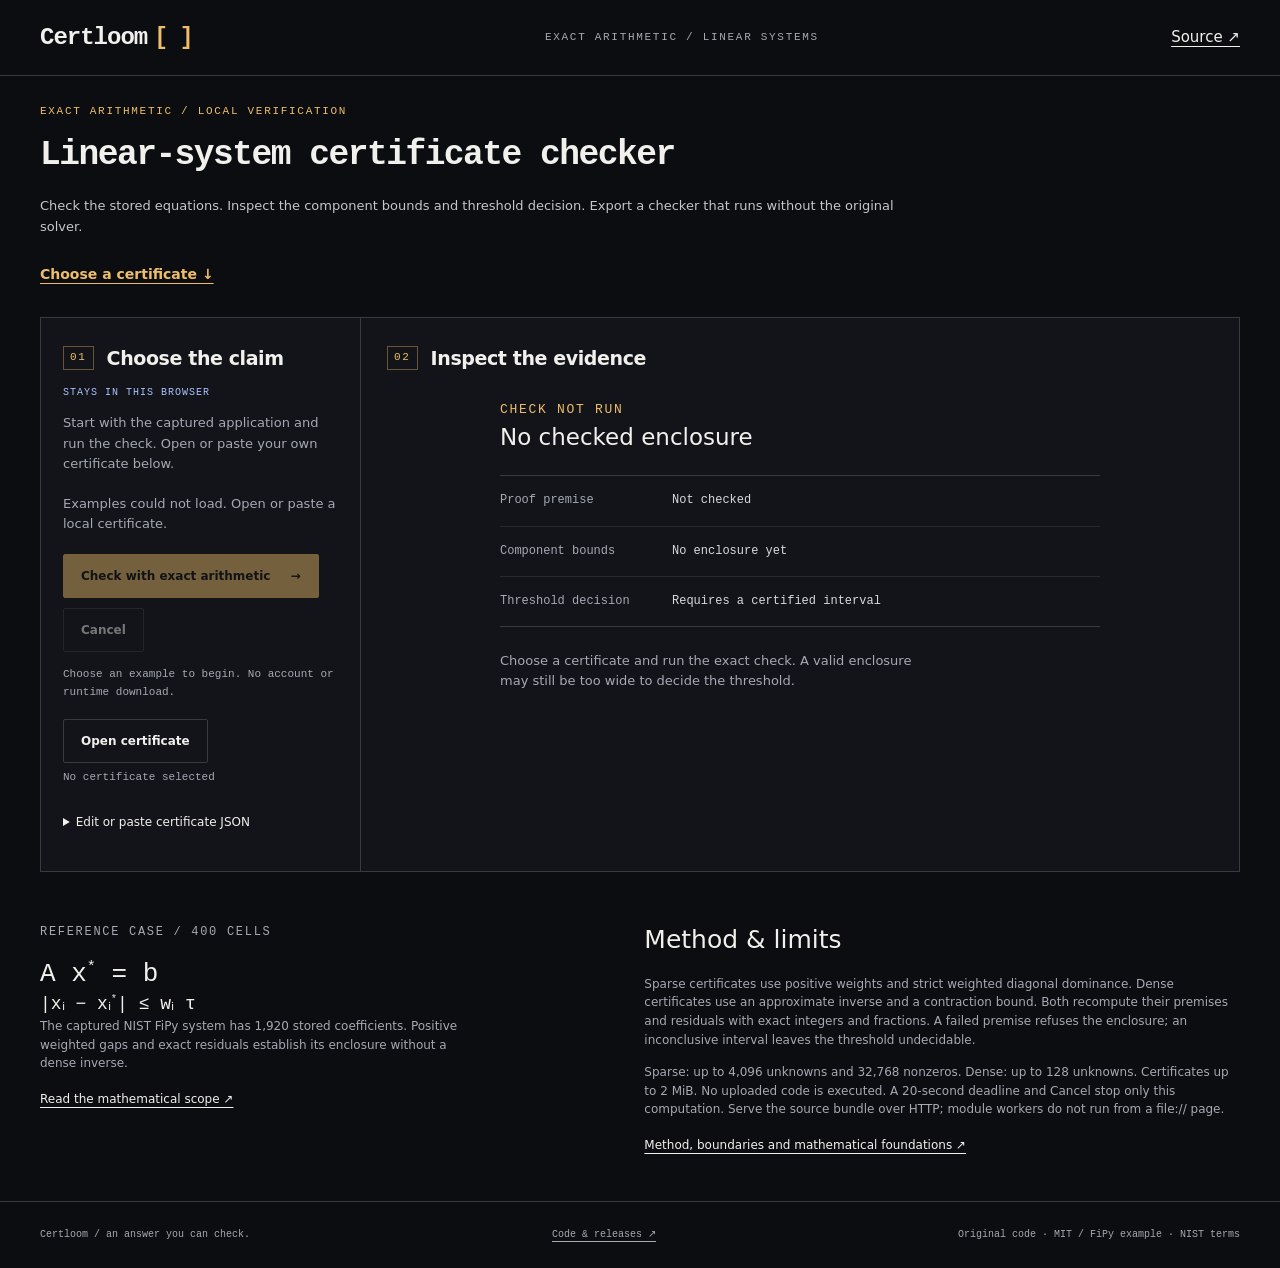
==== commit 0aac4365: "Bring exact numerical checks into a dark evidence workbench" ====
--- a/web/index.html
+++ b/web/index.html
@@ -19,31 +19,21 @@
     <a class="skip" href="#workbench">Skip to workbench</a>
     <header class="masthead">
       <a class="wordmark" href="./"
-        >Certloom<span class="mark" aria-hidden="true">✳</span></a
+        >Certloom<span class="mark" aria-hidden="true">[ ]</span></a
       ><span class="edition">EXACT ARITHMETIC / LINEAR SYSTEMS</span
       ><a href="https://github.com/nazeeh111/Certloom">Source ↗</a>
     </header>
     <main>
       <section class="intro" aria-labelledby="title">
         <div>
-          <p class="eyebrow">PORTABLE NUMERICAL EVIDENCE / 0.2</p>
-          <h1 id="title">A solution.<br />A bound.<br /><span>A proof to share.</span></h1>
+          <p class="eyebrow">EXACT ARITHMETIC / LOCAL VERIFICATION</p>
+          <h1 id="title">Linear-system certificate checker</h1>
           <p class="lede">
-            Check dense or sparse linear equations with exact arithmetic. Bound every component, decide your threshold, and send a checker that runs without your solver.
-          </p>
-          <a class="start-link" href="#workbench">Try the captured example ↓</a>
+            Check the stored equations. Inspect the component bounds and threshold decision. Export a checker that runs without the original solver.
+          </p>
+          <a class="start-link" href="#workbench">Choose a certificate ↓</a>
         </div>
-        <aside class="principle" aria-label="Verification principle">
-          <p class="eyebrow">400 CELLS. NO DENSE INVERSE.</p>
-          <div class="equation">A x<span class="star">*</span> = b</div>
-          <div class="equation small">
-            |xᵢ − xᵢ<span class="star">*</span>| ≤ wᵢ τ
-          </div>
-          <p>
-            The NIST FiPy example supplies 1,920 stored coefficients. Certloom checks positive weighted dominance gaps and exact residuals. The original solver is not needed to verify the handoff.
-          </p>
-          <a href="./docs/method.html">Read the mathematical scope ↗</a>
-        </aside>
+
       </section>
       <section
         id="workbench"
@@ -58,11 +48,29 @@
             <span class="local-tag">STAYS IN THIS BROWSER</span>
           </div>
           <p class="muted">
-            Start with the captured NIST application below, then check its error bounds and threshold decision. More examples include altered answers and failed proof premises.
+            Start with the captured application and run the check. Open or paste your own certificate below.
           </p>
           <div id="examples" class="example-picker" aria-label="Prepared examples">
             <p class="muted">Loading examples…</p>
           </div>
+          <div class="run-actions">
+            <button id="verify" class="button primary" type="button" disabled>
+              Check with exact arithmetic
+              <span aria-hidden="true">→</span></button
+            ><button
+              id="cancel"
+              class="button secondary"
+              type="button"
+              disabled
+            >
+              Cancel
+            </button>
+          </div>
+          <p id="activity" role="status" aria-live="polite" class="activity">
+            Choose an example to begin. No account or runtime download.
+          </p>
+          <a id="inspect-result" class="result-jump" href="#result-title" hidden>Inspect the result ↓</a>
+          <p id="error" role="alert" class="error" hidden></p>
           <div class="input-actions">
             <label class="button secondary upload" for="certificate-file"
               >Open certificate<input
@@ -88,24 +96,6 @@
               refused. <a href="./docs/method.html">Format and limits</a>
             </p>
           </details>
-          <div class="run-actions">
-            <button id="verify" class="button primary" type="button" disabled>
-              Check with exact arithmetic
-              <span aria-hidden="true">→</span></button
-            ><button
-              id="cancel"
-              class="button secondary"
-              type="button"
-              disabled
-            >
-              Cancel
-            </button>
-          </div>
-          <p id="activity" role="status" aria-live="polite" class="activity">
-            Choose an example to begin. No account or runtime download.
-          </p>
-          <a id="inspect-result" class="result-jump" href="#result-title" hidden>Inspect the result ↓</a>
-          <p id="error" role="alert" class="error" hidden></p>
         </div>
         <section class="result-panel" aria-labelledby="result-title">
           <div class="section-head">
@@ -113,19 +103,14 @@
             <h2 id="result-title" tabindex="-1">Inspect the evidence</h2>
           </div>
           <div id="empty" class="empty">
-            <span class="empty-symbol" aria-hidden="true"
-              >[ x − r, x + r ]</span
-            >
-            <h3>The interval decides.</h3>
-            <p>
-              A verified system can still have a wide error bound. A threshold
-              is established only when the entire interval lies on the required
-              side.
-            </p>
-            <div class="legend">
-              <span>Candidate</span><span>Certified enclosure</span
-              ><span>Separate decision</span>
-            </div>
+            <p class="eyebrow">CHECK NOT RUN</p>
+            <h3>No checked enclosure</h3>
+            <dl class="pending-evidence">
+              <div><dt>Proof premise</dt><dd>Not checked</dd></div>
+              <div><dt>Component bounds</dt><dd>No enclosure yet</dd></div>
+              <div><dt>Threshold decision</dt><dd>Requires a certified interval</dd></div>
+            </dl>
+            <p>Choose a certificate and run the exact check. A valid enclosure may still be too wide to decide the threshold.</p>
           </div>
           <div id="result" hidden>
             <div id="verdict" class="verdict">
@@ -233,6 +218,7 @@
                   checker, this receipt and instructions. Standard library only;
                   no installation.
                 </p>
+                <code class="checker-command">python3 -I -S checker.py certificate.json</code>
               </div>
               <div class="export-buttons">
                 <button
@@ -270,9 +256,21 @@
           </div>
         </section>
       </section>
-      <section class="scope">
-        <h2>Certify the equations.<br />Keep the assumptions visible.</h2>
+      <section class="scope" aria-label="Method and limits">
+        <aside class="principle" aria-label="Verification principle">
+          <p class="eyebrow">REFERENCE CASE / 400 CELLS</p>
+          <div class="equation">A x<span class="star">*</span> = b</div>
+          <div class="equation small">
+            |xᵢ − xᵢ<span class="star">*</span>| ≤ wᵢ τ
+          </div>
+          <p>
+            The captured NIST FiPy system has 1,920 stored coefficients. Positive weighted gaps and exact residuals establish its enclosure without a dense inverse.
+          </p>
+          <a href="./docs/method.html">Read the mathematical scope ↗</a>
+        </aside>
+
         <div>
+          <h2>Method &amp; limits</h2>
           <p>
             Sparse certificates use positive weights and strict weighted diagonal dominance. Dense certificates use an approximate inverse and a contraction bound. Both recompute their premises and residuals with exact integers and fractions. A failed premise refuses the enclosure; an inconclusive interval leaves the threshold undecidable.
           </p>
--- a/web/style.css
+++ b/web/style.css
@@ -1,12 +1,12 @@
 :root {
-  color-scheme: light;
-  --paper: #f5f6f8;
-  --ink: #17212e;
-  --muted: #576476;
-  --line: #d1d8e2;
-  --red: #2857cd;
-  --green: #176448;
-  --light: #ffffff;
+  color-scheme: dark;
+  --paper: #0c0d10;
+  --ink: #f1f0ec;
+  --muted: #a5a9b3;
+  --line: #363a43;
+  --red: #edbd69;
+  --green: #abc2ff;
+  --light: #121419;
   --mono: ui-monospace, SFMono-Regular, Consolas, monospace;
 }
 * {
@@ -44,13 +44,14 @@
   cursor: default;
   opacity: 0.45;
 }
+input:focus-visible,
 button:focus-visible,
 a:focus-visible,
 summary:focus-visible,
 textarea:focus-visible,
 label:focus-within,
 [tabindex]:focus-visible {
-  outline: 3px solid var(--red);
+  outline: 2px solid var(--red);
   outline-offset: 4px;
 }
 [hidden] {
@@ -63,16 +64,17 @@
   margin: auto;
 }
 .masthead {
-  height: 96px;
+  height: 76px;
   display: flex;
   align-items: center;
   justify-content: space-between;
   border-bottom: 1px solid var(--line);
   gap: 20px;
-  padding: 0 48px;
+  padding: 0 40px;
 }
 .wordmark {
-  font-size: 25px;
+  font-family: var(--mono);
+  font-size: 24px;
   font-weight: 750;
   letter-spacing: -1px;
   text-decoration: none;
@@ -80,7 +82,7 @@
 .mark {
   color: var(--red);
   padding-left: 7px;
-  font-size: 32px;
+  font-size: 23px;
 }
 .edition,
 .eyebrow,
@@ -93,13 +95,13 @@
   color: var(--muted);
 }
 main {
-  padding: 0 48px;
+  padding: 0 40px;
 }
 .intro {
   display: grid;
-  grid-template-columns: 1.6fr 1fr;
-  gap: 10%;
-  padding: 64px 0 58px;
+  grid-template-columns: 1fr;
+  gap: 0;
+  padding: 28px 0 25px;
 }
 .eyebrow {
   color: var(--red);
@@ -107,21 +109,22 @@
   margin: 0 0 17px;
 }
 h1 {
-  font-size: clamp(46px, 5vw, 74px);
+  font-family: var(--mono);
+  font-size: clamp(25px, 2.7vw, 37px);
   line-height: 1.05;
-  letter-spacing: -3.8px;
+  letter-spacing: -1.5px;
   font-weight: 550;
   margin: 0 0 23px;
 }
 h1 span {
-  font-weight: 650;
-  color: var(--red);
+  font-weight: 500;
+  color: var(--muted);
 }
 .lede {
-  font-size: 18px;
-  max-width: 620px;
+  font-size: 13px;
+  max-width: 880px;
   line-height: 1.6;
-  color: #4b5c70;
+  color: #c4c6cc;
   margin: 0;
 }
 .principle {
@@ -130,20 +133,20 @@
   padding: 5px 0 5px 32px;
 }
 .principle p:not(.eyebrow) {
-  font-size: 13px;
-  color: var(--muted);
-  max-width: 360px;
+  font-size: 12px;
+  color: var(--muted);
+  max-width: 440px;
 }
 .principle a {
   font-size: 12px;
 }
 .equation {
   font-family: var(--mono);
-  font-size: 37px;
+  font-size: 26px;
   line-height: 1.4;
 }
 .equation.small {
-  font-size: 22px;
+  font-size: 18px;
 }
 .star {
   font-size: 0.58em;
@@ -170,7 +173,7 @@
 }
 .step {
   color: var(--red);
-  border: 1px solid #a7b9e9;
+  border: 1px solid #685538;
   padding: 3px 6px;
   display: inline-block;
 }
@@ -191,13 +194,13 @@
   gap: 10px;
 }
 .example {
-  background: transparent;
+  background: #171a20;
   text-align: left;
   border: 1px solid var(--line);
   padding: 14px;
   min-height: 110px;
   color: var(--ink);
-  transition: border-color 0.15s;
+  transition: border-color 0.12s;
 }
 .example:hover {
   border-color: var(--ink);
@@ -205,7 +208,7 @@
 .example[aria-pressed="true"] {
   border-color: var(--red);
   box-shadow: inset 0 0 0 1px var(--red);
-  background: #edf2ff;
+  background: #252017;
 }
 .example strong {
   display: block;
@@ -231,19 +234,20 @@
   gap: 20px;
   min-height: 44px;
   padding: 11px 17px;
-  border: 1px solid var(--ink);
-  border-radius: 0;
+  border: 1px solid var(--line);
+  border-radius: 2px;
   text-decoration: none;
   font-size: 12px;
   font-weight: 600;
   line-height: 1.4;
 }
 .primary {
-  background: var(--ink);
-  color: white;
+  background: var(--red);
+  color: #111216;
+  border-color: var(--red);
 }
 .primary:hover:not(:disabled) {
-  background: #244799;
+  background: #f6d18c;
 }
 .secondary {
   background: transparent;
@@ -279,12 +283,15 @@
   font-size: 12px;
   cursor: pointer;
   max-width: 100%;
+  min-height: 44px;
+  padding: 12px 0;
 }
 textarea {
   display: block;
   width: 100%;
   height: 230px;
-  background: #f4f6fa;
+  background: #090b0e;
+  color: var(--ink);
   border: 1px solid var(--line);
   padding: 12px;
   font: 11px/1.7 var(--mono);
@@ -310,42 +317,45 @@
   overflow-wrap: anywhere;
 }
 .error {
-  border-left: 3px solid var(--red);
+  border-left: 3px solid #ff9c95;
   padding: 10px 14px;
-  background: #fff0ed;
+  background: #2a1a1e;
   font-size: 13px;
-  color: #953529;
+  color: #ffb2aa;
   overflow-wrap: anywhere;
 }
 .result-panel {
   padding: 28px 32px 32px;
 }
 .empty {
-  padding: 48px 18px 44px;
-  text-align: center;
+  padding: 28px 0 44px;
+  text-align: left;
   max-width: 600px;
   margin: auto;
   color: var(--muted);
 }
 .empty-symbol {
+  display: block;
+  border-bottom: 1px solid var(--line);
+  padding-bottom: 24px;
   font:
     30px var(--mono);
-  color: #71839b;
+  color: #edbd69;
 }
 .empty h3 {
   font-size: 23px;
   font-weight: 500;
   color: var(--ink);
-  margin: 22px 0 8px;
+  margin: 0 0 20px;
 }
 .empty p {
   font-size: 13px;
   max-width: 440px;
-  margin: auto;
+  margin: 0;
 }
 .legend {
   display: flex;
-  justify-content: center;
+  justify-content: flex-start;
   gap: 17px;
   margin-top: 25px;
   font: 10px var(--mono);
@@ -356,24 +366,23 @@
 }
 .verdict {
   border-left: 4px solid var(--green);
-  background: #eaf6ef;
+  background: #1a202e;
   padding: 21px 25px;
   margin-top: 24px;
 }
 .verdict.refused {
-  border-color: var(--red);
-  background: #fff0ed;
+  border-color: #ff9c95;
+  background: #2a1a1e;
 }
 .verdict .eyebrow {
   margin: 0 0 6px;
   color: var(--green);
 }
 .verdict.refused .eyebrow {
-  color: var(--red);
+  color: #ff9c95;
 }
 .verdict h3 {
-  font:
-    30px/1.2 system-ui, sans-serif;
+  font: 500 25px/1.3 var(--mono);
   margin: 0 0 9px;
   letter-spacing: -0.5px;
 }
@@ -381,13 +390,13 @@
   font-size: 13px;
   max-width: 720px;
   margin: 0;
-  color: #415768;
+  color: #c4c6cc;
 }
 .metrics {
   display: grid;
   grid-template-columns: repeat(3, minmax(0, 1fr));
-  border: 1px solid var(--line);
-  margin: 18px 0 25px;
+  border-block: 1px solid var(--line);
+  margin: 20px 0 14px;
 }
 .metrics > div {
   padding: 18px 20px;
@@ -402,6 +411,7 @@
   display: block;
 }
 .metrics strong {
+  font-variant-numeric: tabular-nums;
   display: block;
   font: 15px/1.6 var(--mono);
   margin-top: 10px;
@@ -431,7 +441,8 @@
   background: var(--green);
 }
 .decision {
-  border: 1px solid var(--line);
+  border: 1px solid #685538;
+  background: #211d16;
   padding: 22px 25px;
   margin-bottom: 25px;
 }
@@ -494,8 +505,8 @@
 th {
   position: sticky;
   top: 0;
-  background: #edf1f7;
-  color: #43556c;
+  background: #242832;
+  color: #c4c8d2;
   font-size: 10px;
   font-weight: 400;
   padding: 10px 13px;
@@ -504,7 +515,7 @@
 }
 td {
   padding: 9px 13px;
-  border-bottom: 1px solid #e4e8ef;
+  border-bottom: 1px solid #262a33;
   vertical-align: top;
   overflow-wrap: anywhere;
 }
@@ -530,7 +541,7 @@
   overflow: auto;
   font: 10px/1.6 var(--mono);
   padding: 9px;
-  background: #f1f4fa;
+  background: #090b0e;
   white-space: pre-wrap;
   overflow-wrap: anywhere;
 }
@@ -541,7 +552,7 @@
   font: 11px/1.7 var(--mono);
   max-height: 330px;
   overflow: auto;
-  background: #f1f4fa;
+  background: #090b0e;
   padding: 16px;
   white-space: pre-wrap;
   overflow-wrap: anywhere;
@@ -603,7 +614,7 @@
 }
 footer {
   border-top: 1px solid var(--line);
-  padding: 25px 48px;
+  padding: 25px 40px;
   display: flex;
   justify-content: space-between;
   gap: 16px;
@@ -614,7 +625,8 @@
   position: absolute;
   left: 12px;
   top: -60px;
-  background: white;
+  background: var(--red);
+  color: #111216;
   padding: 10px;
   z-index: 10;
 }
@@ -654,7 +666,7 @@
 @media (max-width: 700px) {
   .masthead {
     padding: 0 20px;
-    height: 76px;
+    height: 62px;
   }
   .edition {
     display: none;
@@ -664,15 +676,15 @@
   }
   .intro {
     grid-template-columns: 1fr;
-    padding: 38px 0 32px;
-    gap: 30px;
+    padding: 28px 0 26px;
+    gap: 22px;
   }
   h1 {
-    font-size: 49px;
-    letter-spacing: -2.8px;
+    font-size: 28px;
+    letter-spacing: -1.2px;
   }
   .lede {
-    font-size: 15px;
+    font-size: 13px;
   }
   .principle {
     border-left: 0;
@@ -682,10 +694,10 @@
   .principle .equation {
     display: inline-block;
     margin-right: 15px;
-    font-size: 32px;
+    font-size: 22px;
   }
   .principle .equation.small {
-    font-size: 19px;
+    font-size: 16px;
   }
   .principle p:not(.eyebrow) {
     max-width: none;
@@ -740,7 +752,7 @@
     padding: 18px;
   }
   .verdict h3 {
-    font-size: 27px;
+    font-size: 23px;
   }
   .decision {
     padding: 18px;
@@ -811,22 +823,34 @@
   .threshold-details { grid-template-columns: 1fr; gap: 9px; }
   .threshold-details > div { display: grid; grid-template-columns: 150px minmax(0,1fr); gap: 12px; align-items: baseline; }
   .threshold-details dd { margin: 0; }
-  .verdict h3 { font-size: 27px; }
+  .verdict h3 { font-size: 23px; }
 }
 
 .component-navigation { display: flex; flex-wrap: wrap; align-items: center; gap: 8px; margin: 12px 0; font-size: 11px; }
 .component-navigation .button { min-height: 32px; padding: 6px 9px; font-size: 10px; }
-.component-navigation input { width: 70px; min-height: 32px; border: 1px solid var(--line); padding: 4px; }
+.component-navigation input { background: #090b0e; color: var(--ink); width: 70px; min-height: 32px; border: 1px solid var(--line); padding: 4px; }
 .component-navigation > span { flex-basis: 100%; }
 
 /* Keep one useful starting point in reach; comparisons remain native disclosures. */
 .example-picker > .example { width: 100%; min-height: 88px; }
 .example-start { margin: 0 0 8px; font: 10px/1.5 var(--mono); letter-spacing: 1px; color: var(--red); }
 .more-examples { margin-top: 12px; }
-.more-examples > summary { padding: 10px 0; color: var(--red); cursor: pointer; font-size: 13px; }
+.more-examples > summary { min-height: 44px; padding: 12px 0; color: var(--red); cursor: pointer; font-size: 13px; }
 .more-examples .examples { margin-top: 10px; }
 .result-jump { display: inline-block; padding: 9px 0; color: var(--red); font-weight: 600; font-size: 13px; }
 #result-title { scroll-margin-top: 24px; }
 
 .start-link { display: inline-block; margin-top: 20px; padding: 6px 0; color: var(--red); font-size: 14px; font-weight: 600; }
 #workbench { scroll-margin-top: 24px; }
+
+.checker-command { display: block; margin-top: 12px; color: #d5d8df; font: 11px/1.6 var(--mono); overflow-wrap: anywhere; }
+@media (prefers-reduced-motion: reduce) { *, *::before, *::after { transition: none !important; animation: none !important; scroll-behavior: auto !important; } }
+
+.pending-evidence { margin: 0 0 24px; border-block: 1px solid var(--line); font: 12px/1.6 var(--mono); }
+.pending-evidence > div { display: grid; grid-template-columns: 160px 1fr; gap: 12px; padding: 15px 0; }
+.pending-evidence > div + div { border-top: 1px solid #262a33; }
+.pending-evidence dt { color: var(--muted); }
+.pending-evidence dd { margin: 0; color: #d7d9df; }
+.scope .principle { border-left: 0; padding: 0; align-self: start; }
+.scope h2 { margin: 0 0 18px; }
+@media (max-width:700px) { .component-navigation .button, .component-navigation input { min-height: 44px; } .pending-evidence > div { grid-template-columns: 1fr; gap: 4px; } .intro { padding: 25px 0; } .scope .principle { border-top: 0; } }
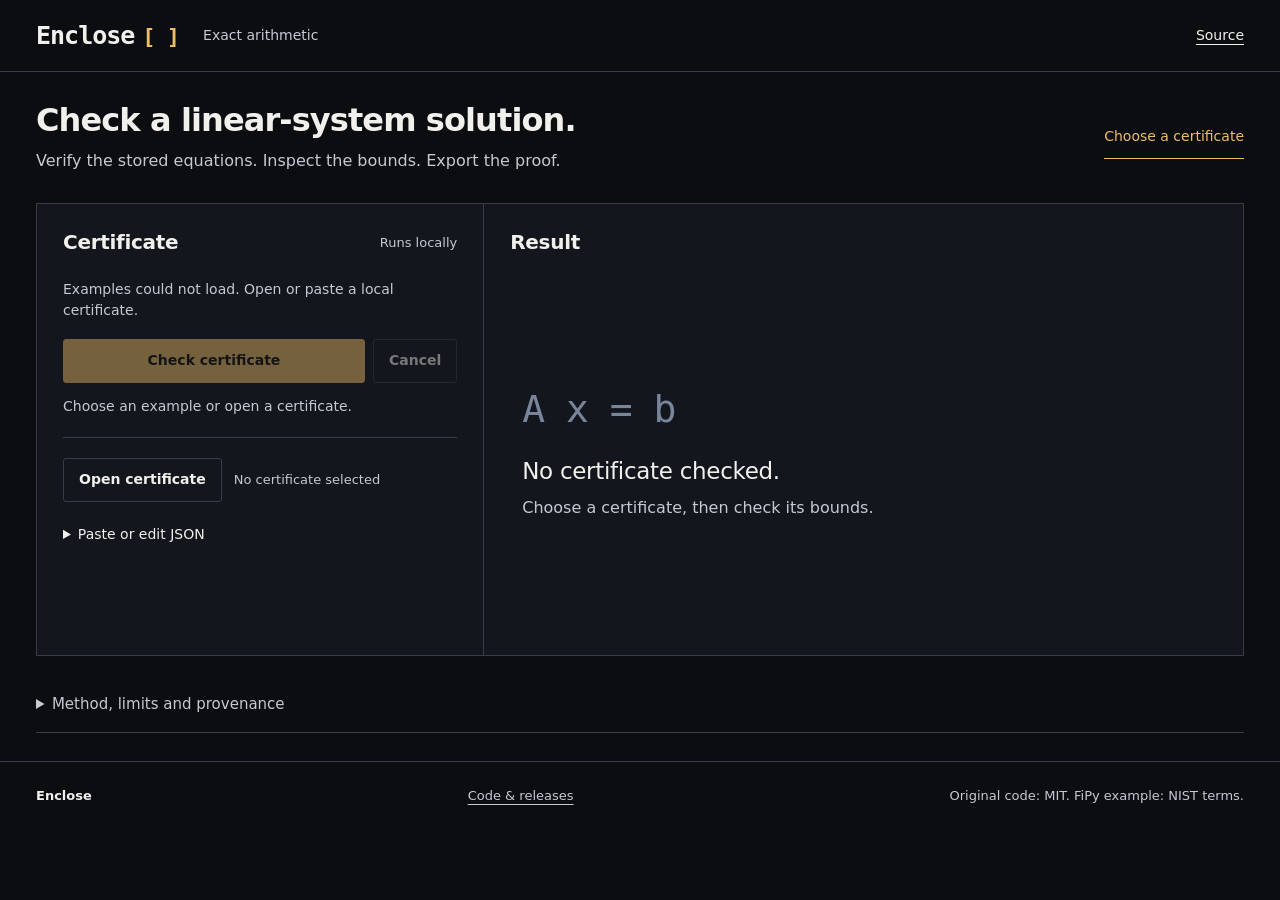
==== commit 8d4bb9ac: "Clarify project presentation and preserve technical evidence" ====
--- a/web/index.html
+++ b/web/index.html
@@ -11,7 +11,7 @@
       name="description"
       content="Check a numerical answer with exact arithmetic. Inspect rigorous solution bounds and export a portable, independently runnable certificate."
     />
-    <title>Certloom · Check the answer</title>
+    <title>Enclose · Check the answer</title>
     <link rel="stylesheet" href="./style.css" />
     <script type="module" src="./app.mjs"></script>
   </head>
@@ -19,19 +19,18 @@
     <a class="skip" href="#workbench">Skip to workbench</a>
     <header class="masthead">
       <a class="wordmark" href="./"
-        >Certloom<span class="mark" aria-hidden="true">[ ]</span></a
-      ><span class="edition">EXACT ARITHMETIC / LINEAR SYSTEMS</span
-      ><a href="https://github.com/nazeeh111/Certloom">Source ↗</a>
+        >Enclose<span class="mark" aria-hidden="true">[ ]</span></a
+      ><span class="edition">Exact arithmetic</span
+      ><a href="https://github.com/nazeeh111/Certloom">Source</a>
     </header>
     <main>
       <section class="intro" aria-labelledby="title">
         <div>
-          <p class="eyebrow">EXACT ARITHMETIC / LOCAL VERIFICATION</p>
-          <h1 id="title">Linear-system certificate checker</h1>
+          <h1 id="title">Check a linear-system solution.</h1>
           <p class="lede">
-            Check the stored equations. Inspect the component bounds and threshold decision. Export a checker that runs without the original solver.
-          </p>
-          <a class="start-link" href="#workbench">Choose a certificate ↓</a>
+            Verify the stored equations. Inspect the bounds. Export the proof.
+          </p>
+          <a class="start-link" href="#workbench">Choose a certificate</a>
         </div>
 
       </section>
@@ -43,20 +42,15 @@
       >
         <div class="input-panel">
           <div class="section-head">
-            <span class="step">01</span>
-            <h2>Choose the claim</h2>
-            <span class="local-tag">STAYS IN THIS BROWSER</span>
-          </div>
-          <p class="muted">
-            Start with the captured application and run the check. Open or paste your own certificate below.
-          </p>
+            <h2>Certificate</h2>
+            <span class="local-tag">Runs locally</span>
+          </div>
           <div id="examples" class="example-picker" aria-label="Prepared examples">
             <p class="muted">Loading examples…</p>
           </div>
           <div class="run-actions">
             <button id="verify" class="button primary" type="button" disabled>
-              Check with exact arithmetic
-              <span aria-hidden="true">→</span></button
+              Check certificate</button
             ><button
               id="cancel"
               class="button secondary"
@@ -67,9 +61,9 @@
             </button>
           </div>
           <p id="activity" role="status" aria-live="polite" class="activity">
-            Choose an example to begin. No account or runtime download.
-          </p>
-          <a id="inspect-result" class="result-jump" href="#result-title" hidden>Inspect the result ↓</a>
+            Choose an example or open a certificate.
+          </p>
+          <a id="inspect-result" class="result-jump" href="#result-title" hidden>Inspect the result</a>
           <p id="error" role="alert" class="error" hidden></p>
           <div class="input-actions">
             <label class="button secondary upload" for="certificate-file"
@@ -82,7 +76,7 @@
             >
           </div>
           <details class="source-input">
-            <summary>Edit or paste certificate JSON</summary>
+            <summary>Paste or edit JSON</summary>
             <label for="certificate-text" class="sr-only"
               >Certificate JSON, maximum 2 MiB</label
             ><textarea
@@ -99,18 +93,12 @@
         </div>
         <section class="result-panel" aria-labelledby="result-title">
           <div class="section-head">
-            <span class="step">02</span>
-            <h2 id="result-title" tabindex="-1">Inspect the evidence</h2>
+            <h2 id="result-title" tabindex="-1">Result</h2>
           </div>
           <div id="empty" class="empty">
-            <p class="eyebrow">CHECK NOT RUN</p>
-            <h3>No checked enclosure</h3>
-            <dl class="pending-evidence">
-              <div><dt>Proof premise</dt><dd>Not checked</dd></div>
-              <div><dt>Component bounds</dt><dd>No enclosure yet</dd></div>
-              <div><dt>Threshold decision</dt><dd>Requires a certified interval</dd></div>
-            </dl>
-            <p>Choose a certificate and run the exact check. A valid enclosure may still be too wide to decide the threshold.</p>
+            <div class="empty-equation" aria-hidden="true">A x = b</div>
+            <h3>No certificate checked.</h3>
+            <p>Choose a certificate, then check its bounds.</p>
           </div>
           <div id="result" hidden>
             <div id="verdict" class="verdict">
@@ -150,7 +138,7 @@
               hidden
               aria-labelledby="decision-title"
             >
-              <p class="eyebrow">YOUR THRESHOLD</p>
+              <p class="eyebrow">Threshold decision</p>
               <h4 id="decision-title"></h4>
               <p id="decision-copy"></p>
               <dl class="threshold-details">
@@ -170,7 +158,7 @@
             </section>
             <div id="vectors" hidden>
               <div class="vector-head">
-                <h4>Every component, accounted for</h4>
+                <h4>Component bounds</h4>
                 <span id="dimension" class="mono"></span>
               </div>
               <p class="micro">
@@ -211,12 +199,10 @@
             </details>
             <div class="export-area">
               <div>
-                <span class="step">03</span>
-                <h4>Take the evidence with you</h4>
+                <h4>Portable proof</h4>
                 <p class="micro">
-                  The ZIP pairs these exact input bytes with a standalone Python
-                  checker, this receipt and instructions. Standard library only;
-                  no installation.
+                  Input, receipt and a standalone Python checker.
+                  Standard library only; no installation.
                 </p>
                 <code class="checker-command">python3 -I -S checker.py certificate.json</code>
               </div>
@@ -227,14 +213,14 @@
                   class="button primary"
                   disabled
                 >
-                  Download portable proof .zip ↓</button
+                  Download proof .zip</button
                 ><button
                   id="download-receipt"
                   type="button"
                   class="button secondary"
                   disabled
                 >
-                  Verification .json ↓
+                  Verification .json
                 </button>
               </div>
             </div>
@@ -257,8 +243,11 @@
         </section>
       </section>
       <section class="scope" aria-label="Method and limits">
+        <details class="scope-disclosure">
+          <summary>Method, limits and provenance</summary>
+          <div class="scope-content">
         <aside class="principle" aria-label="Verification principle">
-          <p class="eyebrow">REFERENCE CASE / 400 CELLS</p>
+          <p class="reference-label">Reference case: 400 cells</p>
           <div class="equation">A x<span class="star">*</span> = b</div>
           <div class="equation small">
             |xᵢ − xᵢ<span class="star">*</span>| ≤ wᵢ τ
@@ -266,7 +255,7 @@
           <p>
             The captured NIST FiPy system has 1,920 stored coefficients. Positive weighted gaps and exact residuals establish its enclosure without a dense inverse.
           </p>
-          <a href="./docs/method.html">Read the mathematical scope ↗</a>
+          <a href="./docs/method.html">Read the mathematical scope</a>
         </aside>
 
         <div>
@@ -281,15 +270,17 @@
             do not run from a file:// page.
           </p>
           <a href="./docs/method.html"
-            >Method, boundaries and mathematical foundations ↗</a
+            >Mathematical foundations</a
           >
         </div>
+          </div>
+        </details>
       </section>
     </main>
     <footer>
-      <span>Certloom / an answer you can check.</span
-      ><a href="https://github.com/nazeeh111/Certloom">Code &amp; releases ↗</a
-      ><span>Original code · MIT / FiPy example · NIST terms</span>
+      <span>Enclose</span
+      ><a href="https://github.com/nazeeh111/Certloom">Code &amp; releases</a
+      ><span>Original code: MIT. FiPy example: NIST terms.</span>
     </footer>
   </body>
 </html>
--- a/web/style.css
+++ b/web/style.css
@@ -1,856 +1,212 @@
+/* Enclose certificate workbench. Presentation only; verifier hooks retained. */
 :root {
   color-scheme: dark;
   --paper: #0c0d10;
+  --surface: #13161c;
+  --surface-raised: #1a1e26;
+  --surface-input: #090b0e;
   --ink: #f1f0ec;
-  --muted: #a5a9b3;
-  --line: #363a43;
-  --red: #edbd69;
-  --green: #abc2ff;
-  --light: #121419;
+  --secondary: #c4c9d3;
+  --muted: #a5aebd;
+  --line: #363d49;
+  --line-soft: #272d37;
+  --accent: #edbd69;
+  --accent-hover: #f6d18c;
+  --accent-ink: #17130d;
+  --selected: #282219;
+  --evidence: #abc2ff;
+  --evidence-surface: #1a2130;
+  --warning: #ffb2aa;
+  --warning-line: #ff9c95;
+  --warning-surface: #2a1a1e;
+  --threshold-surface: #211d16;
+  --threshold-line: #685538;
+  --decoration: #78859b;
+  --clear: transparent;
+  --sans: system-ui, -apple-system, BlinkMacSystemFont, "Segoe UI", sans-serif;
   --mono: ui-monospace, SFMono-Regular, Consolas, monospace;
-}
-* {
-  box-sizing: border-box;
-}
-body {
-  margin: 0;
-  background: var(--paper);
-  color: var(--ink);
-  font:
-    15px/1.55 system-ui,
-    -apple-system,
-    BlinkMacSystemFont,
-    "Segoe UI",
-    sans-serif;
-}
-a {
-  color: inherit;
-  text-underline-offset: 4px;
-}
-button,
-input,
-textarea {
-  font: inherit;
-}
-button,
-a,
-label {
-  touch-action: manipulation;
-}
-button {
-  cursor: pointer;
-}
-button:disabled {
-  cursor: default;
-  opacity: 0.45;
-}
-input:focus-visible,
-button:focus-visible,
-a:focus-visible,
-summary:focus-visible,
-textarea:focus-visible,
-label:focus-within,
-[tabindex]:focus-visible {
-  outline: 2px solid var(--red);
-  outline-offset: 4px;
-}
-[hidden] {
-  display: none !important;
-}
-.masthead,
-main,
-footer {
-  max-width: 1420px;
-  margin: auto;
-}
-.masthead {
-  height: 76px;
-  display: flex;
-  align-items: center;
-  justify-content: space-between;
-  border-bottom: 1px solid var(--line);
-  gap: 20px;
-  padding: 0 40px;
-}
-.wordmark {
-  font-family: var(--mono);
-  font-size: 24px;
-  font-weight: 750;
-  letter-spacing: -1px;
-  text-decoration: none;
-}
-.mark {
-  color: var(--red);
-  padding-left: 7px;
-  font-size: 23px;
-}
-.edition,
-.eyebrow,
-.local-tag,
-.step {
-  font: 11px/1.45 var(--mono);
-  letter-spacing: 1.7px;
-}
-.edition {
-  color: var(--muted);
-}
-main {
-  padding: 0 40px;
-}
-.intro {
-  display: grid;
-  grid-template-columns: 1fr;
-  gap: 0;
-  padding: 28px 0 25px;
-}
-.eyebrow {
-  color: var(--red);
-  text-transform: uppercase;
-  margin: 0 0 17px;
-}
-h1 {
-  font-family: var(--mono);
-  font-size: clamp(25px, 2.7vw, 37px);
-  line-height: 1.05;
-  letter-spacing: -1.5px;
-  font-weight: 550;
-  margin: 0 0 23px;
-}
-h1 span {
-  font-weight: 500;
-  color: var(--muted);
-}
-.lede {
-  font-size: 13px;
-  max-width: 880px;
-  line-height: 1.6;
-  color: #c4c6cc;
-  margin: 0;
-}
-.principle {
-  align-self: center;
-  border-left: 1px solid var(--line);
-  padding: 5px 0 5px 32px;
-}
-.principle p:not(.eyebrow) {
-  font-size: 12px;
-  color: var(--muted);
-  max-width: 440px;
-}
-.principle a {
-  font-size: 12px;
-}
-.equation {
-  font-family: var(--mono);
-  font-size: 26px;
-  line-height: 1.4;
-}
-.equation.small {
-  font-size: 18px;
-}
-.star {
-  font-size: 0.58em;
-  vertical-align: super;
-}
-.workbench {
-  border: 1px solid var(--line);
-  background: var(--light);
-}
-.input-panel {
-  padding: 28px 32px 30px;
-  border-bottom: 1px solid var(--line);
-}
-.section-head {
-  display: flex;
-  align-items: center;
-  gap: 13px;
-}
-.section-head h2 {
-  font-weight: 600;
-  font-size: 19px;
-  letter-spacing: -0.4px;
-  margin: 0;
-}
-.step {
-  color: var(--red);
-  border: 1px solid #685538;
-  padding: 3px 6px;
-  display: inline-block;
-}
-.local-tag {
-  margin-left: auto;
-  color: var(--green);
-  font-size: 10px;
-  letter-spacing: 1px;
-}
-.muted {
-  color: var(--muted);
-  font-size: 13px;
-  margin: 13px 0 20px;
-}
-.examples {
-  display: grid;
-  grid-template-columns: repeat(3, minmax(0, 1fr));
-  gap: 10px;
-}
-.example {
-  background: #171a20;
-  text-align: left;
-  border: 1px solid var(--line);
-  padding: 14px;
-  min-height: 110px;
-  color: var(--ink);
-  transition: border-color 0.12s;
-}
-.example:hover {
-  border-color: var(--ink);
-}
-.example[aria-pressed="true"] {
-  border-color: var(--red);
-  box-shadow: inset 0 0 0 1px var(--red);
-  background: #252017;
-}
-.example strong {
-  display: block;
-  font-size: 13px;
-  margin-bottom: 7px;
-}
-.example span {
-  display: block;
-  font-size: 11px;
-  color: var(--muted);
-  line-height: 1.45;
-}
-.input-actions {
-  display: flex;
-  align-items: center;
-  gap: 15px;
-  margin-top: 18px;
-}
-.button {
-  display: inline-flex;
-  align-items: center;
-  justify-content: center;
-  gap: 20px;
-  min-height: 44px;
-  padding: 11px 17px;
-  border: 1px solid var(--line);
-  border-radius: 2px;
-  text-decoration: none;
-  font-size: 12px;
-  font-weight: 600;
-  line-height: 1.4;
-}
-.primary {
-  background: var(--red);
-  color: #111216;
-  border-color: var(--red);
-}
-.primary:hover:not(:disabled) {
-  background: #f6d18c;
-}
-.secondary {
-  background: transparent;
-  color: var(--ink);
-  border-color: var(--line);
-}
-.secondary:hover:not(:disabled) {
-  border-color: var(--ink);
-}
-.upload {
-  position: relative;
-  overflow: hidden;
-  cursor: pointer;
-}
-.upload input {
-  position: absolute;
-  inset: 0;
-  opacity: 0;
-  cursor: pointer;
-  max-width: 100%;
-}
-.filename {
-  font: 11px var(--mono);
-  color: var(--muted);
-  overflow-wrap: anywhere;
-}
-.source-input {
-  margin-top: 18px;
-}
-.source-input summary,
-.exact-evidence summary,
-.source-identity summary {
-  font-size: 12px;
-  cursor: pointer;
-  max-width: 100%;
-  min-height: 44px;
-  padding: 12px 0;
-}
-textarea {
-  display: block;
-  width: 100%;
-  height: 230px;
-  background: #090b0e;
-  color: var(--ink);
-  border: 1px solid var(--line);
-  padding: 12px;
-  font: 11px/1.7 var(--mono);
-  resize: vertical;
-  margin-top: 12px;
-}
-.micro {
-  font-size: 11px;
-  line-height: 1.6;
-  color: var(--muted);
-  margin: 10px 0;
-}
-.run-actions {
-  display: flex;
-  gap: 10px;
-  align-items: center;
-  margin-top: 20px;
-}
-.activity {
-  font: 11px/1.6 var(--mono);
-  color: var(--muted);
-  margin: 14px 0 0;
-  overflow-wrap: anywhere;
-}
-.error {
-  border-left: 3px solid #ff9c95;
-  padding: 10px 14px;
-  background: #2a1a1e;
-  font-size: 13px;
-  color: #ffb2aa;
-  overflow-wrap: anywhere;
-}
-.result-panel {
-  padding: 28px 32px 32px;
-}
-.empty {
-  padding: 28px 0 44px;
-  text-align: left;
-  max-width: 600px;
-  margin: auto;
-  color: var(--muted);
-}
-.empty-symbol {
-  display: block;
-  border-bottom: 1px solid var(--line);
-  padding-bottom: 24px;
-  font:
-    30px var(--mono);
-  color: #edbd69;
-}
-.empty h3 {
-  font-size: 23px;
-  font-weight: 500;
-  color: var(--ink);
-  margin: 0 0 20px;
-}
-.empty p {
-  font-size: 13px;
-  max-width: 440px;
-  margin: 0;
-}
-.legend {
-  display: flex;
-  justify-content: flex-start;
-  gap: 17px;
-  margin-top: 25px;
-  font: 10px var(--mono);
-}
-.legend span + span {
-  border-left: 1px solid var(--line);
-  padding-left: 17px;
-}
-.verdict {
-  border-left: 4px solid var(--green);
-  background: #1a202e;
-  padding: 21px 25px;
-  margin-top: 24px;
-}
-.verdict.refused {
-  border-color: #ff9c95;
-  background: #2a1a1e;
-}
-.verdict .eyebrow {
-  margin: 0 0 6px;
-  color: var(--green);
-}
-.verdict.refused .eyebrow {
-  color: #ff9c95;
-}
-.verdict h3 {
-  font: 500 25px/1.3 var(--mono);
-  margin: 0 0 9px;
-  letter-spacing: -0.5px;
-}
-.verdict p:last-child {
-  font-size: 13px;
-  max-width: 720px;
-  margin: 0;
-  color: #c4c6cc;
-}
-.metrics {
-  display: grid;
-  grid-template-columns: repeat(3, minmax(0, 1fr));
-  border-block: 1px solid var(--line);
-  margin: 20px 0 14px;
-}
-.metrics > div {
-  padding: 18px 20px;
-  min-width: 0;
-}
-.metrics > div + div {
-  border-left: 1px solid var(--line);
-}
-.metrics span {
-  font: 10px var(--mono);
-  color: var(--muted);
-  display: block;
-}
-.metrics strong {
-  font-variant-numeric: tabular-nums;
-  display: block;
-  font: 15px/1.6 var(--mono);
-  margin-top: 10px;
-  overflow-wrap: anywhere;
-}
-.metrics small {
-  font-size: 10px;
-  color: var(--muted);
-  display: block;
-  margin-top: 6px;
-}
-progress {
-  display: block;
-  appearance: none;
-  -webkit-appearance: none;
-  height: 3px;
-  width: 100%;
-  margin-top: 9px;
-  border: 0;
-  background: var(--line);
-  accent-color: var(--green);
-}
-progress::-webkit-progress-bar {
-  background: var(--line);
-}
-progress::-webkit-progress-value {
-  background: var(--green);
-}
-.decision {
-  border: 1px solid #685538;
-  background: #211d16;
-  padding: 22px 25px;
-  margin-bottom: 25px;
-}
-.decision h4 {
-  font-size: 23px;
-  font-weight: 550;
-  letter-spacing: -0.4px;
-  margin: 0;
-}
-.decision > .eyebrow {
-  margin-bottom: 6px;
-}
-.decision > p:not(.eyebrow) {
-  font-size: 13px;
-  color: var(--muted);
-  margin: 8px 0 18px;
-}
-.threshold-details {
-  display: grid;
-  grid-template-columns: repeat(3, minmax(0, 1fr));
-  gap: 15px;
-  margin: 0;
-}
-.threshold-details dt {
-  font-size: 10px;
-  color: var(--muted);
-}
-.threshold-details dd {
-  margin: 5px 0 0;
-  font: 12px/1.5 var(--mono);
-  overflow-wrap: anywhere;
-}
-.vector-head {
-  display: flex;
-  align-items: baseline;
-  justify-content: space-between;
-  gap: 10px;
-}
-.vector-head h4,
-.export-area h4 {
-  font-size: 15px;
-  font-weight: 600;
-  margin: 0;
-}
-.mono {
-  font-family: var(--mono);
-  font-size: 11px;
-}
-.table-scroll {
-  max-height: 410px;
-  overflow: auto;
-  border: 1px solid var(--line);
-}
-table {
-  border-collapse: collapse;
-  width: 100%;
-  font: 11px/1.6 var(--mono);
-  text-align: left;
-}
-th {
-  position: sticky;
-  top: 0;
-  background: #242832;
-  color: #c4c8d2;
-  font-size: 10px;
-  font-weight: 400;
-  padding: 10px 13px;
-  border-bottom: 1px solid var(--line);
-  z-index: 1;
-}
-td {
-  padding: 9px 13px;
-  border-bottom: 1px solid #262a33;
-  vertical-align: top;
-  overflow-wrap: anywhere;
-}
-td:first-child {
-  color: var(--muted);
-  width: 65px;
-}
-tr.exact-row td {
-  padding: 0;
-  border-bottom: 1px solid var(--line);
-}
-.component-details {
-  padding: 0 13px;
-}
-.component-details summary {
-  font: 10px/1.5 var(--mono);
-  color: var(--muted);
-  padding: 5px 0;
-  cursor: pointer;
-}
-.component-details pre {
-  max-height: 190px;
-  overflow: auto;
-  font: 10px/1.6 var(--mono);
-  padding: 9px;
-  background: #090b0e;
-  white-space: pre-wrap;
-  overflow-wrap: anywhere;
-}
-.exact-evidence {
-  margin: 20px 0;
-}
-.exact-evidence pre {
-  font: 11px/1.7 var(--mono);
-  max-height: 330px;
-  overflow: auto;
-  background: #090b0e;
-  padding: 16px;
-  white-space: pre-wrap;
-  overflow-wrap: anywhere;
-}
-.export-area {
-  border-top: 1px solid var(--line);
-  padding-top: 23px;
-  display: flex;
-  justify-content: space-between;
-  gap: 28px;
-}
-.export-area > div:first-child {
-  max-width: 530px;
-}
-.export-area .step {
-  float: left;
-  margin-right: 12px;
-}
-.export-buttons {
-  display: flex;
-  flex-direction: column;
-  gap: 8px;
-  flex-shrink: 0;
-}
-.source-identity {
-  margin-top: 22px;
-}
-.source-identity dl {
-  font-size: 12px;
-}
-.source-identity dt {
-  font-weight: 600;
-  margin-top: 13px;
-}
-.source-identity dd {
-  margin: 5px 0;
-  color: var(--muted);
-  overflow-wrap: anywhere;
-}
-.scope {
-  display: grid;
-  grid-template-columns: 1fr 1.2fr;
-  gap: 9%;
-  padding: 52px 0 45px;
-}
-.scope h2 {
-  font:
-    25px/1.3 system-ui, sans-serif;
-  font-weight: 400;
-  margin: 6px 0;
-}
-.scope p {
-  font-size: 12px;
-  color: var(--muted);
-  margin: 0 0 14px;
-}
-.scope a {
-  font-size: 12px;
-}
-footer {
-  border-top: 1px solid var(--line);
-  padding: 25px 40px;
-  display: flex;
-  justify-content: space-between;
-  gap: 16px;
-  font: 10px/1.5 var(--mono);
-  color: var(--muted);
-}
-.skip {
-  position: absolute;
-  left: 12px;
-  top: -60px;
-  background: var(--red);
-  color: #111216;
-  padding: 10px;
-  z-index: 10;
-}
-.skip:focus {
-  top: 12px;
-}
-.sr-only {
-  position: absolute;
-  width: 1px;
-  height: 1px;
-  padding: 0;
-  margin: -1px;
-  overflow: hidden;
-  clip: rect(0, 0, 0, 0);
-  white-space: nowrap;
-  border: 0;
-}
+  --container: 1320px;
+}
+* { box-sizing: border-box; }
+html, body { overflow-x: clip; }
+body { margin: 0; background: var(--paper); color: var(--ink); font: 16px/1.5 var(--sans); }
+a { color: inherit; text-underline-offset: 4px; }
+button, input, textarea { font: inherit; }
+button, a, label { touch-action: manipulation; }
+button { cursor: pointer; }
+button:disabled { cursor: default; opacity: .45; }
+input:focus-visible, button:focus-visible, a:focus-visible, summary:focus-visible,
+textarea:focus-visible, label:focus-within, [tabindex]:focus-visible {
+  outline: 2px solid var(--accent); outline-offset: 4px;
+}
+[hidden] { display: none !important; }
+.masthead, main, footer { width: 100%; max-width: var(--container); margin-inline: auto; }
+.masthead { min-height: 72px; display: flex; align-items: center; gap: 24px; padding: 0 36px; border-bottom: 1px solid var(--line); }
+.wordmark { display: inline-flex; align-items: baseline; font: 650 25px/1.2 var(--mono); letter-spacing: -1px; text-decoration: none; }
+.mark { color: var(--accent); padding-left: 8px; font-size: 22px; }
+.edition { color: var(--secondary); font-size: 14px; }
+.masthead > a:last-child { margin-left: auto; font-size: 14px; padding-block: 12px; }
+.masthead > a:last-child:hover { color: var(--accent); }
+main { padding-inline: 36px; }
+.intro { display: flex; align-items: center; justify-content: space-between; padding: 30px 0; }
+.intro > div { display: grid; grid-template-columns: minmax(0, 1fr) auto; column-gap: 28px; align-items: center; width: 100%; }
+h1 { grid-column: 1; min-width: 0; overflow-wrap: break-word; font: 580 32px/1.18 var(--sans); letter-spacing: -.9px; margin: 0 0 9px; }
+.lede { grid-column: 1; margin: 0; color: var(--secondary); font-size: 16px; }
+.start-link { grid-column: 2; grid-row: 1/3; display: inline-flex; align-items: center; min-height: 44px; color: var(--accent); font-size: 14px; text-decoration: none; border-bottom: 1px solid var(--accent); }
+.start-link:hover { color: var(--accent-hover); }
+#workbench, #result-title { scroll-margin-top: 24px; }
+.workbench { display: grid; grid-template-columns: minmax(280px, .74fr) minmax(0, 1.26fr); border: 1px solid var(--line); background: var(--surface); }
+.input-panel { min-width: 0; padding: 26px; }
+.result-panel { min-width: 0; padding: 26px; border-left: 1px solid var(--line); }
+.section-head { display: flex; align-items: center; gap: 16px; margin-bottom: 24px; }
+.section-head h2 { margin: 0; font: 600 20px/1.25 var(--sans); letter-spacing: -.3px; }
+.local-tag { margin-left: auto; color: var(--secondary); font-size: 13px; white-space: nowrap; }
+.eyebrow { margin: 0 0 9px; color: var(--evidence); font-size: 13px; }
+.muted { color: var(--secondary); font-size: 14px; margin: 12px 0; }
+.example-start { margin: 0 0 10px; font-size: 14px; color: var(--secondary); }
+.examples { display: grid; grid-template-columns: minmax(0, 1fr); gap: 8px; }
+.example { position:relative; width: 100%; background: var(--surface-raised); text-align: left; border: 1px solid var(--line); border-radius: 3px; padding: 16px 48px 16px 16px; color: var(--ink); transition: border-color .12s, background-color .12s; }
+.example::after { content:""; position:absolute; top:18px; right:18px; width:16px; height:16px; border:2px solid var(--secondary); border-radius:50%; }
+.example[aria-pressed="true"]::after { background:var(--accent); border-color:var(--accent); }
+.example:hover { border-color: var(--ink); }
+.example[aria-pressed="true"] { border-color: var(--accent); box-shadow: inset 0 0 0 1px var(--accent); background: var(--selected); }
+.example strong { display: block; font-size: 16px; font-weight: 600; margin-bottom: 6px; }
+.example span { display: block; font-size: 14px; color: var(--secondary); line-height: 1.45; }
+.more-examples { margin-top: 4px; }
+.more-examples > summary { min-height: 44px; padding: 12px 0; cursor: pointer; font-size: 14px; color: var(--accent); }
+.more-examples .examples { margin-block: 5px 12px; }
+.run-actions { display: flex; gap: 8px; margin-top: 18px; align-items: stretch; }
+.button { display: inline-flex; min-height: 44px; align-items: center; justify-content: center; gap: 10px; padding: 10px 15px; border: 1px solid var(--line); border-radius: 3px; text-decoration: none; font: 600 14px/1.4 var(--sans); }
+.primary { color: var(--accent-ink); background: var(--accent); border-color: var(--accent); }
+.primary:hover:not(:disabled) { background: var(--accent-hover); }
+.run-actions .primary { flex: 1; }
+.secondary { color: var(--ink); background: var(--clear); }
+.secondary:hover:not(:disabled) { border-color: var(--ink); background: var(--surface-raised); }
+.activity { color: var(--secondary); font-size: 14px; margin: 13px 0 0; overflow-wrap: anywhere; }
+.result-jump { display: inline-block; padding: 10px 0; color: var(--accent); font-size: 14px; font-weight: 600; }
+.error { color: var(--warning); background: var(--warning-surface); border-left: 3px solid var(--warning-line); padding: 12px; font-size: 14px; overflow-wrap: anywhere; }
+.input-actions { display: flex; align-items: center; gap: 12px; flex-wrap: wrap; padding-top: 20px; margin-top: 20px; border-top: 1px solid var(--line); }
+.upload { position: relative; overflow: hidden; cursor: pointer; }
+.upload input { position: absolute; inset: 0; opacity: 0; cursor: pointer; max-width: 100%; }
+.filename { color: var(--secondary); font-size: 13px; overflow-wrap: anywhere; }
+.source-input { margin-top: 10px; }
+.source-input summary, .exact-evidence summary, .source-identity summary,
+.scope-disclosure > summary { cursor: pointer; min-height: 44px; padding: 12px 0; font-size: 14px; }
+textarea { display: block; width: 100%; min-height: 230px; margin-top: 12px; padding: 12px; resize: vertical; color: var(--ink); background: var(--surface-input); border: 1px solid var(--line); border-radius: 3px; font: 13px/1.6 var(--mono); }
+.micro { color: var(--secondary); font-size: 14px; line-height: 1.5; margin: 10px 0; }
+.empty { min-height: 350px; display: flex; flex-direction: column; justify-content: center; align-items: flex-start; padding: 30px 12px; }
+.empty-equation { color: var(--decoration); font: 400 38px/1.2 var(--mono); letter-spacing: -1px; margin-bottom: 24px; }
+.empty h3 { margin: 0 0 10px; font: 500 23px/1.3 var(--sans); letter-spacing: -.3px; }
+.empty p { color: var(--secondary); margin: 0; font-size: 16px; }
+.verdict { border-left: 3px solid var(--evidence); background: var(--evidence-surface); padding: 18px 20px; margin-top: 4px; }
+.verdict.refused { border-color: var(--warning-line); background: var(--warning-surface); }
+.verdict.refused .eyebrow { color: var(--warning); }
+.verdict h3 { margin: 0 0 10px; font: 550 24px/1.25 var(--sans); letter-spacing: -.4px; }
+.verdict p:last-child { font-size: 15px; margin: 0; color: var(--secondary); }
+.metrics { display: grid; grid-template-columns: repeat(3, minmax(0, 1fr)); margin: 22px 0 14px; border-block: 1px solid var(--line); }
+.metrics > div { min-width: 0; padding: 17px 14px; }
+.metrics > div:first-child { padding-left: 0; }
+.metrics > div + div { border-left: 1px solid var(--line); }
+.metrics span { display: block; font-size: 13px; color: var(--secondary); }
+.metrics strong { display: block; margin-top: 10px; font: 500 15px/1.5 var(--mono); font-variant-numeric: tabular-nums; overflow-wrap: anywhere; }
+.metrics small { display: block; color: var(--secondary); font-size: 13px; margin-top: 7px; }
+progress { display: block; appearance: none; width: 100%; height: 3px; border: 0; background: var(--line); accent-color: var(--evidence); margin-top: 10px; }
+progress::-webkit-progress-bar { background: var(--line); }
+progress::-webkit-progress-value { background: var(--evidence); }
+.decision { margin-block: 24px; padding: 20px; border: 1px solid var(--threshold-line); background: var(--threshold-surface); }
+.decision > .eyebrow { color: var(--accent); }
+.decision h4 { font: 550 23px/1.3 var(--sans); margin: 0; letter-spacing: -.3px; }
+.decision > p:not(.eyebrow) { color: var(--secondary); font-size: 15px; margin: 9px 0 18px; }
+.threshold-details { display: grid; grid-template-columns: repeat(3, minmax(0, 1fr)); gap: 15px; margin: 0; }
+.threshold-details dt { color: var(--secondary); font-size: 13px; }
+.threshold-details dd { margin: 7px 0 0; font: 13px/1.5 var(--mono); overflow-wrap: anywhere; }
+.vector-head { display: flex; justify-content: space-between; align-items: baseline; gap: 15px; margin-block: 22px 10px; }
+.vector-head h4, .export-area h4 { margin: 0; font: 600 17px/1.4 var(--sans); }
+.mono { font: 13px/1.5 var(--mono); overflow-wrap: anywhere; }
+.component-navigation { display: flex; align-items: center; flex-wrap: wrap; gap: 7px; margin: 16px 0 10px; }
+.component-navigation label { margin-left: auto; font-size: 14px; }
+.component-navigation input { min-width: 0; width: 78px; min-height: 44px; padding: 8px; color: var(--ink); background: var(--surface-input); border: 1px solid var(--line); border-radius: 3px; font: 13px var(--mono); }
+.component-navigation .button { padding-inline: 10px; font-size: 13px; }
+.table-scroll { max-height: 410px; overflow: auto; border: 1px solid var(--line); }
+table { border-collapse: collapse; width: 100%; font: 13px/1.55 var(--mono); text-align: left; }
+th { position: sticky; top: 0; background: var(--surface-raised); color: var(--secondary); font: 500 13px/1.4 var(--sans); padding: 12px; border-bottom: 1px solid var(--line); z-index: 1; }
+td { padding: 10px 12px; border-bottom: 1px solid var(--line-soft); vertical-align: top; overflow-wrap: anywhere; }
+td:first-child { color: var(--secondary); width: 60px; }
+tr.exact-row td { padding: 0; border-bottom: 1px solid var(--line); }
+.component-details { padding: 0 12px; }
+.component-details summary { padding: 8px 0; font: 13px/1.5 var(--sans); color: var(--secondary); cursor: pointer; }
+.component-details pre { max-height: 190px; overflow: auto; padding: 12px; background: var(--surface-input); font: 13px/1.6 var(--mono); white-space: pre-wrap; overflow-wrap: anywhere; }
+.exact-evidence { margin-block: 22px; }
+.exact-evidence pre { max-height: 330px; overflow: auto; padding: 16px; background: var(--surface-input); font: 13px/1.7 var(--mono); white-space: pre-wrap; overflow-wrap: anywhere; }
+.export-area { border-top: 1px solid var(--line); padding-top: 23px; display: grid; grid-template-columns: minmax(0, 1fr); gap: 18px; }
+.export-area .micro { margin-top: 6px; }
+.export-buttons { display: flex; flex-wrap: wrap; gap: 8px; }
+.checker-command { display: block; margin-top: 10px; color: var(--ink); font: 13px/1.6 var(--mono); overflow-wrap: anywhere; }
+.source-identity { margin-top: 20px; }
+.source-identity dl { font-size: 14px; }
+.source-identity dt { font-weight: 600; margin-top: 16px; }
+.source-identity dd { margin: 6px 0; color: var(--secondary); overflow-wrap: anywhere; }
+.scope { padding: 20px 0 28px; }
+.scope-disclosure { border-bottom: 1px solid var(--line); }
+.scope-disclosure > summary { padding-block: 17px; font-size: 15px; color: var(--secondary); }
+.scope-disclosure > summary:hover { color: var(--ink); }
+.scope-content { display: grid; grid-template-columns: minmax(0, .8fr) minmax(0, 1.2fr); gap: 48px; padding: 12px 0 30px; }
+.scope h2 { margin: 0 0 15px; font: 550 21px/1.3 var(--sans); }
+.scope p { color: var(--secondary); font-size: 15px; margin: 0 0 15px; }
+.scope a { font-size: 14px; }
+.principle { min-width: 0; }
+.reference-label { font-size: 14px !important; }
+.equation { font: 400 30px/1.4 var(--mono); }
+.equation.small { font-size: 22px; margin: 6px 0 18px; }
+.star { font-size: .58em; vertical-align: super; }
+footer { display: flex; align-items: center; justify-content: space-between; flex-wrap: wrap; gap: 16px; padding: 24px 36px; border-top: 1px solid var(--line); color: var(--secondary); font-size: 13px; }
+footer > span:first-child { color: var(--ink); font-weight: 600; }
+.skip { position: absolute; left: 12px; top: -70px; z-index: 10; padding: 12px 16px; color: var(--accent-ink); background: var(--accent); }
+.skip:focus { top: 12px; }
+.sr-only { position: absolute; width: 1px; height: 1px; padding: 0; margin: -1px; overflow: hidden; clip: rect(0, 0, 0, 0); white-space: nowrap; border: 0; }
 @media (max-width: 1050px) {
-  .examples {
-    grid-template-columns: repeat(3, minmax(0, 1fr));
-  }
-  .intro {
-    gap: 6%;
-  }
-  h1 {
-    letter-spacing: -2.5px;
-  }
-  .export-area {
-    display: block;
-  }
-  .export-buttons {
-    flex-direction: row;
-    flex-wrap: wrap;
-    margin-top: 15px;
-  }
-}
-@media (max-width: 700px) {
-  .masthead {
-    padding: 0 20px;
-    height: 62px;
-  }
-  .edition {
-    display: none;
-  }
-  main {
-    padding: 0 20px;
-  }
-  .intro {
-    grid-template-columns: 1fr;
-    padding: 28px 0 26px;
-    gap: 22px;
-  }
-  h1 {
-    font-size: 28px;
-    letter-spacing: -1.2px;
-  }
-  .lede {
-    font-size: 13px;
-  }
-  .principle {
-    border-left: 0;
-    border-top: 1px solid var(--line);
-    padding: 22px 0 0;
-  }
-  .principle .equation {
-    display: inline-block;
-    margin-right: 15px;
-    font-size: 22px;
-  }
-  .principle .equation.small {
-    font-size: 16px;
-  }
-  .principle p:not(.eyebrow) {
-    max-width: none;
-  }
-  .input-panel,
-  .result-panel {
-    padding: 22px 18px;
-  }
-  .local-tag {
-    font-size: 8px;
-    max-width: 105px;
-    text-align: right;
-    letter-spacing: 0.5px;
-  }
-  .examples {
-    grid-template-columns: repeat(2, minmax(0, 1fr));
-  }
-  .example {
-    min-height: 104px;
-    padding: 11px;
-  }
-  .input-actions {
-    align-items: flex-start;
-    flex-direction: column;
-    gap: 8px;
-  }
-  .run-actions {
-    align-items: stretch;
-  }
-  .run-actions .primary {
-    flex: 1;
-    gap: 8px;
-    font-size: 11px;
-  }
-  .run-actions .secondary {
-    padding: 10px;
-  }
-  .metrics {
-    grid-template-columns: 1fr;
-  }
-  .metrics > div + div {
-    border-left: 0;
-    border-top: 1px solid var(--line);
-  }
-  .metrics > div {
-    padding: 14px 17px;
-  }
-  .metrics strong {
-    margin-top: 5px;
-  }
-  .verdict {
-    padding: 18px;
-  }
-  .verdict h3 {
-    font-size: 23px;
-  }
-  .decision {
-    padding: 18px;
-  }
-  .threshold-details {
-    grid-template-columns: 1fr;
-    gap: 10px;
-  }
-  .vector-head {
-    display: block;
-  }
-  .table-scroll {
-    max-height: 360px;
-  }
-  table {
-    min-width: 610px;
-  }
-  .scope {
-    grid-template-columns: 1fr;
-    gap: 18px;
-    padding: 34px 0;
-  }
-  .scope h2 {
-    font-size: 25px;
-  }
-  footer {
-    padding: 20px;
-    flex-wrap: wrap;
-  }
-  .legend {
-    gap: 10px;
-    font-size: 8px;
-  }
-  .legend span + span {
-    padding-left: 10px;
-  }
-  .export-buttons .button {
-    width: 100%;
-  }
-}
-
-@media (max-width: 480px) {
-  .examples {
-    grid-template-columns: 1fr;
-  }
-  .example {
-    min-height: 0;
-    padding: 12px 14px;
-  }
-  .example span {
-    font-size: 12px;
-  }
-}
-
-@media (min-width: 1000px) {
-  .workbench { display: grid; grid-template-columns: 320px minmax(0, 1fr); align-items: start; }
-  .input-panel { padding: 26px 22px; border-bottom: 0; border-right: 1px solid var(--line); }
-  .result-panel { padding: 26px 26px 30px; min-width: 0; }
-  .input-panel .section-head { flex-wrap: wrap; }
-  .input-panel .local-tag { margin-left: 0; flex-basis: 100%; }
-  .examples { grid-template-columns: 1fr; gap: 7px; }
-  .example { min-height: 0; padding: 11px 13px; }
-  .example strong { margin-bottom: 3px; }
-  .input-actions { flex-direction: column; align-items: flex-start; gap: 8px; }
-  .run-actions { flex-wrap: wrap; }
-  .metrics > div { padding: 16px 13px; }
-  .metrics strong { font-size: 13px; }
-  .threshold-details { grid-template-columns: 1fr; gap: 9px; }
-  .threshold-details > div { display: grid; grid-template-columns: 150px minmax(0,1fr); gap: 12px; align-items: baseline; }
-  .threshold-details dd { margin: 0; }
-  .verdict h3 { font-size: 23px; }
-}
-
-.component-navigation { display: flex; flex-wrap: wrap; align-items: center; gap: 8px; margin: 12px 0; font-size: 11px; }
-.component-navigation .button { min-height: 32px; padding: 6px 9px; font-size: 10px; }
-.component-navigation input { background: #090b0e; color: var(--ink); width: 70px; min-height: 32px; border: 1px solid var(--line); padding: 4px; }
-.component-navigation > span { flex-basis: 100%; }
-
-/* Keep one useful starting point in reach; comparisons remain native disclosures. */
-.example-picker > .example { width: 100%; min-height: 88px; }
-.example-start { margin: 0 0 8px; font: 10px/1.5 var(--mono); letter-spacing: 1px; color: var(--red); }
-.more-examples { margin-top: 12px; }
-.more-examples > summary { min-height: 44px; padding: 12px 0; color: var(--red); cursor: pointer; font-size: 13px; }
-.more-examples .examples { margin-top: 10px; }
-.result-jump { display: inline-block; padding: 9px 0; color: var(--red); font-weight: 600; font-size: 13px; }
-#result-title { scroll-margin-top: 24px; }
-
-.start-link { display: inline-block; margin-top: 20px; padding: 6px 0; color: var(--red); font-size: 14px; font-weight: 600; }
-#workbench { scroll-margin-top: 24px; }
-
-.checker-command { display: block; margin-top: 12px; color: #d5d8df; font: 11px/1.6 var(--mono); overflow-wrap: anywhere; }
-@media (prefers-reduced-motion: reduce) { *, *::before, *::after { transition: none !important; animation: none !important; scroll-behavior: auto !important; } }
-
-.pending-evidence { margin: 0 0 24px; border-block: 1px solid var(--line); font: 12px/1.6 var(--mono); }
-.pending-evidence > div { display: grid; grid-template-columns: 160px 1fr; gap: 12px; padding: 15px 0; }
-.pending-evidence > div + div { border-top: 1px solid #262a33; }
-.pending-evidence dt { color: var(--muted); }
-.pending-evidence dd { margin: 0; color: #d7d9df; }
-.scope .principle { border-left: 0; padding: 0; align-self: start; }
-.scope h2 { margin: 0 0 18px; }
-@media (max-width:700px) { .component-navigation .button, .component-navigation input { min-height: 44px; } .pending-evidence > div { grid-template-columns: 1fr; gap: 4px; } .intro { padding: 25px 0; } .scope .principle { border-top: 0; } }
+  .masthead, footer { padding-inline: 24px; }
+  main { padding-inline: 24px; }
+  .workbench { grid-template-columns: minmax(275px, .85fr) minmax(0, 1.15fr); }
+  .input-panel, .result-panel { padding: 22px; }
+  .intro > div { display: block; }
+  .start-link { margin-top: 14px; min-height: 36px; }
+  .metrics { grid-template-columns: minmax(0, 1fr); }
+  .metrics > div, .metrics > div:first-child { padding: 13px 0; }
+  .metrics > div + div { border-left: 0; border-top: 1px solid var(--line); }
+  .metrics strong { margin-top: 5px; }
+  .threshold-details { grid-template-columns: minmax(0, 1fr); gap: 12px; }
+}
+@media (max-width: 760px) {
+  .masthead { min-height: 64px; gap: 14px; padding-inline: 20px; }
+  .edition { display: none; }
+  main { padding-inline: 20px; }
+  .intro { padding: 26px 0 24px; }
+  h1 { font-size: 29px; letter-spacing: -.7px; }
+  .lede { font-size: 16px; max-width: 36ch; }
+  .workbench { display: block; }
+  .input-panel, .result-panel { padding: 22px 20px; }
+  .result-panel { border-left: 0; border-top: 1px solid var(--line); }
+  .section-head { margin-bottom: 20px; }
+  .empty { min-height: 235px; padding: 20px 0 30px; }
+  .empty-equation { font-size: 32px; margin-bottom: 20px; }
+  .empty h3 { font-size: 22px; }
+  .input-actions { gap: 9px; }
+  .vector-head { display: block; }
+  .vector-head .mono { display: block; margin-top: 7px; }
+  .component-navigation label { margin-left: 0; }
+  table { min-width: 590px; }
+  .scope-content { grid-template-columns: minmax(0, 1fr); gap: 26px; }
+  footer { align-items: flex-start; flex-direction: column; padding: 22px 20px; gap: 10px; }
+}
+@media (max-width: 380px) {
+  main { padding-inline: 14px; }
+  .masthead, footer { padding-inline: 14px; }
+  h1 { font-size: 27px; }
+  .input-panel, .result-panel { padding-inline: 16px; }
+  .local-tag { font-size: 12px; }
+  .button { padding-inline: 12px; }
+}
+@media (prefers-reduced-motion: reduce) {
+  *, *::before, *::after { transition: none !important; animation: none !important; scroll-behavior: auto !important; }
+}
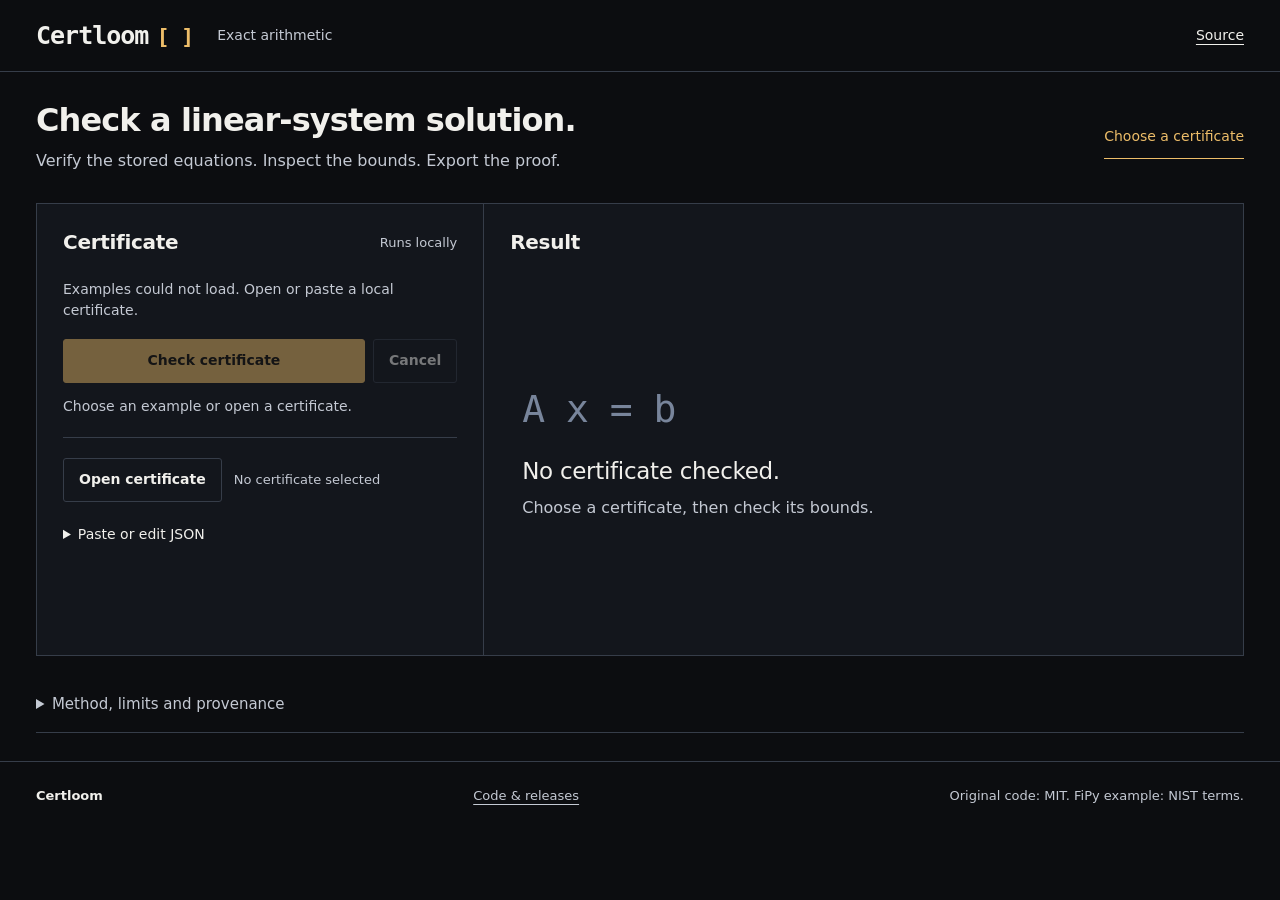
==== commit eeee7b0a: "Make certificate checking and portable verification a clear complete workflow" ====
--- a/web/index.html
+++ b/web/index.html
@@ -11,7 +11,7 @@
       name="description"
       content="Check a numerical answer with exact arithmetic. Inspect rigorous solution bounds and export a portable, independently runnable certificate."
     />
-    <title>Enclose · Check the answer</title>
+    <title>Certloom · Check the answer</title>
     <link rel="stylesheet" href="./style.css" />
     <script type="module" src="./app.mjs"></script>
   </head>
@@ -19,7 +19,7 @@
     <a class="skip" href="#workbench">Skip to workbench</a>
     <header class="masthead">
       <a class="wordmark" href="./"
-        >Enclose<span class="mark" aria-hidden="true">[ ]</span></a
+        >Certloom<span class="mark" aria-hidden="true">[ ]</span></a
       ><span class="edition">Exact arithmetic</span
       ><a href="https://github.com/nazeeh111/Certloom">Source</a>
     </header>
@@ -45,7 +45,7 @@
             <h2>Certificate</h2>
             <span class="local-tag">Runs locally</span>
           </div>
-          <div id="examples" class="example-picker" aria-label="Prepared examples">
+          <div id="examples" class="example-picker" role="group" aria-label="Prepared examples">
             <p class="muted">Loading examples…</p>
           </div>
           <div class="run-actions">
@@ -166,7 +166,7 @@
                 for its authoritative exact fractions. Candidate decimals are
                 for orientation.
               </p>
-              <div class="component-navigation" aria-label="Component pages">
+              <div class="component-navigation" role="group" aria-label="Component pages">
                 <span id="component-page" class="mono" role="status"></span>
                 <button type="button" id="previous-components" class="button secondary">Previous 50</button>
                 <button type="button" id="next-components" class="button secondary">Next 50</button>
@@ -201,10 +201,10 @@
               <div>
                 <h4>Portable proof</h4>
                 <p class="micro">
-                  Input, receipt and a standalone Python checker.
-                  Standard library only; no installation.
+                  Input, receipt, checksums and a standalone Python checker. For an untrusted ZIP, verify with a separately installed Certloom.
                 </p>
-                <code class="checker-command">python3 -I -S checker.py certificate.json</code>
+                <code class="checker-command">certloom verify-bundle certloom-proof.zip</code>
+                <p class="micro">Checksums check consistency, not authorship. The check covers stored equations, not physical-model accuracy.</p>
               </div>
               <div class="export-buttons">
                 <button
@@ -278,7 +278,7 @@
       </section>
     </main>
     <footer>
-      <span>Enclose</span
+      <span>Certloom</span
       ><a href="https://github.com/nazeeh111/Certloom">Code &amp; releases</a
       ><span>Original code: MIT. FiPy example: NIST terms.</span>
     </footer>
--- a/web/style.css
+++ b/web/style.css
@@ -128,10 +128,11 @@
 .component-navigation input { min-width: 0; width: 78px; min-height: 44px; padding: 8px; color: var(--ink); background: var(--surface-input); border: 1px solid var(--line); border-radius: 3px; font: 13px var(--mono); }
 .component-navigation .button { padding-inline: 10px; font-size: 13px; }
 .table-scroll { max-height: 410px; overflow: auto; border: 1px solid var(--line); }
-table { border-collapse: collapse; width: 100%; font: 13px/1.55 var(--mono); text-align: left; }
+table { border-collapse: collapse; width: 100%; min-width: 680px; font: 13px/1.55 var(--mono); text-align: left; }
 th { position: sticky; top: 0; background: var(--surface-raised); color: var(--secondary); font: 500 13px/1.4 var(--sans); padding: 12px; border-bottom: 1px solid var(--line); z-index: 1; }
 td { padding: 10px 12px; border-bottom: 1px solid var(--line-soft); vertical-align: top; overflow-wrap: anywhere; }
 td:first-child { color: var(--secondary); width: 60px; }
+tbody tr:not(.exact-row) td { white-space: nowrap; }
 tr.exact-row td { padding: 0; border-bottom: 1px solid var(--line); }
 .component-details { padding: 0 12px; }
 .component-details summary { padding: 8px 0; font: 13px/1.5 var(--sans); color: var(--secondary); cursor: pointer; }
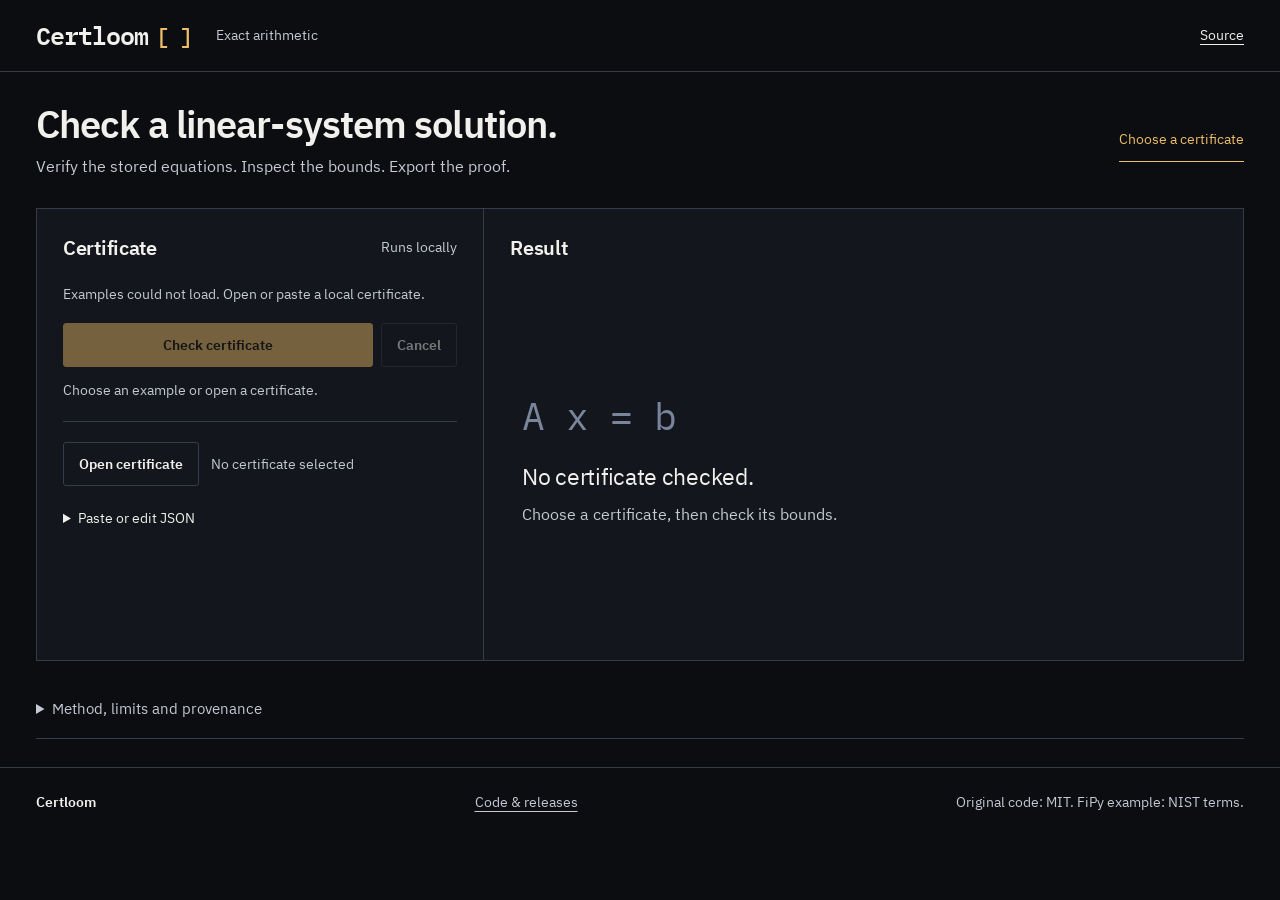
==== commit 2d256bd2: "Inspect exact component bounds beside the threshold decision" ====
--- a/web/index.html
+++ b/web/index.html
@@ -106,32 +106,6 @@
               <h3 id="status-title"></h3>
               <p id="status-copy"></p>
             </div>
-            <div class="metrics">
-              <div>
-                <span id="metric-one-label">Contraction bound · q</span><strong id="q"></strong
-                ><progress
-                  id="q-meter"
-                  max="1"
-                  value="0"
-                  aria-label="Contraction bound relative to one"
-                ></progress
-                ><small id="metric-one-note">Exact value must be strictly below 1</small>
-              </div>
-              <div>
-                <span id="metric-two-label">Transformed residual · η</span><strong id="eta"></strong
-                ><small>Recomputed, not trusted</small>
-              </div>
-              <div>
-                <span id="metric-three-label">Uniform error radius · r</span
-                ><strong id="radius"></strong
-                ><small id="metric-three-note">Applies to every component</small>
-              </div>
-            </div>
-            <p class="micro" id="metric-rounding">
-              These decimal quantities are rounded upward. A displayed q of 1
-              may conceal a smaller exact value; the exact fraction and exact
-              test determine the verdict.
-            </p>
             <section
               id="decision"
               class="decision"
@@ -156,6 +130,32 @@
                 </div>
               </dl>
             </section>
+            <div class="metrics">
+              <div>
+                <span id="metric-one-label">Contraction bound · q</span><strong id="q"></strong
+                ><progress
+                  id="q-meter"
+                  max="1"
+                  value="0"
+                  aria-label="Contraction bound relative to one"
+                ></progress
+                ><small id="metric-one-note">Exact value must be strictly below 1</small>
+              </div>
+              <div>
+                <span id="metric-two-label">Transformed residual · η</span><strong id="eta"></strong
+                ><small>Recomputed, not trusted</small>
+              </div>
+              <div>
+                <span id="metric-three-label">Uniform error radius · r</span
+                ><strong id="radius"></strong
+                ><small id="metric-three-note">Applies to every component</small>
+              </div>
+            </div>
+            <p class="micro" id="metric-rounding">
+              These decimal quantities are rounded upward. A displayed q of 1
+              may conceal a smaller exact value; the exact fraction and exact
+              test determine the verdict.
+            </p>
             <div id="vectors" hidden>
               <div class="vector-head">
                 <h4>Component bounds</h4>
@@ -174,11 +174,27 @@
                 <input id="component-index" type="number" min="0" step="1" required aria-label="Component index" />
                 <button type="button" id="show-component" class="button secondary">Show</button>
               </div>
+              <section class="component-inspector" aria-labelledby="selected-component-title">
+                <p class="eyebrow">Selected component</p>
+                <h5 id="selected-component-title"></h5>
+                <dl class="component-values">
+                  <div><dt>Candidate x · orientation only</dt><dd id="selected-candidate"></dd></div>
+                  <div><dt>Guaranteed lower bound</dt><dd id="selected-lower"></dd></div>
+                  <div><dt>Guaranteed upper bound</dt><dd id="selected-upper"></dd></div>
+                </dl>
+                <details class="selected-exact">
+                  <summary>Exact fractions for this component</summary>
+                  <pre id="selected-exact"></pre>
+                </details>
+                <p id="component-selection-status" class="sr-only" role="status" aria-live="polite" aria-atomic="true"></p>
+              </section>
+              <p id="bounds-scroll-hint" class="scroll-hint">Scroll sideways to see all bounds.</p>
               <div
                 class="table-scroll"
                 tabindex="0"
                 role="region"
                 aria-label="Solution component bounds"
+                aria-describedby="bounds-scroll-hint"
               >
                 <table>
                   <thead>
--- a/web/style.css
+++ b/web/style.css
@@ -1,4 +1,8 @@
-/* Enclose certificate workbench. Presentation only; verifier hooks retained. */
+/* Certloom certificate workbench. Exact arithmetic remains in the verifier. */
+@font-face { font-family: "IBM Plex Sans"; src: url("./fonts/IBMPlexSans-Regular.woff2") format("woff2"); font-weight: 400; font-style: normal; font-display: swap; }
+@font-face { font-family: "IBM Plex Sans"; src: url("./fonts/IBMPlexSans-SemiBold.woff2") format("woff2"); font-weight: 600; font-style: normal; font-display: swap; }
+@font-face { font-family: "IBM Plex Mono"; src: url("./fonts/IBMPlexMono-Regular.woff2") format("woff2"); font-weight: 400; font-style: normal; font-display: swap; }
+@font-face { font-family: "IBM Plex Mono"; src: url("./fonts/IBMPlexMono-SemiBold.woff2") format("woff2"); font-weight: 600; font-style: normal; font-display: swap; }
 :root {
   color-scheme: dark;
   --paper: #0c0d10;
@@ -23,13 +27,13 @@
   --threshold-line: #685538;
   --decoration: #78859b;
   --clear: transparent;
-  --sans: system-ui, -apple-system, BlinkMacSystemFont, "Segoe UI", sans-serif;
-  --mono: ui-monospace, SFMono-Regular, Consolas, monospace;
+  --sans: "IBM Plex Sans", system-ui, -apple-system, BlinkMacSystemFont, "Segoe UI", sans-serif;
+  --mono: "IBM Plex Mono", ui-monospace, SFMono-Regular, Consolas, monospace;
   --container: 1320px;
 }
 * { box-sizing: border-box; }
 html, body { overflow-x: clip; }
-body { margin: 0; background: var(--paper); color: var(--ink); font: 16px/1.5 var(--sans); }
+body { margin: 0; background: var(--paper); color: var(--ink); font: 1rem/1.5 var(--sans); }
 a { color: inherit; text-underline-offset: 4px; }
 button, input, textarea { font: inherit; }
 button, a, label { touch-action: manipulation; }
@@ -41,126 +45,126 @@
 }
 [hidden] { display: none !important; }
 .masthead, main, footer { width: 100%; max-width: var(--container); margin-inline: auto; }
-.masthead { min-height: 72px; display: flex; align-items: center; gap: 24px; padding: 0 36px; border-bottom: 1px solid var(--line); }
-.wordmark { display: inline-flex; align-items: baseline; font: 650 25px/1.2 var(--mono); letter-spacing: -1px; text-decoration: none; }
-.mark { color: var(--accent); padding-left: 8px; font-size: 22px; }
-.edition { color: var(--secondary); font-size: 14px; }
-.masthead > a:last-child { margin-left: auto; font-size: 14px; padding-block: 12px; }
+.masthead { min-height: 72px; display: flex; flex-wrap: wrap; align-items: center; gap: 24px; padding: 0 36px; border-bottom: 1px solid var(--line); }
+.wordmark { display: inline-flex; align-items: baseline; font: 600 1.5625rem/1.2 var(--mono); letter-spacing: -1px; text-decoration: none; }
+.mark { color: var(--accent); padding-left: 8px; font-size: 1.375rem; }
+.edition { color: var(--secondary); font-size: 0.875rem; }
+.masthead > a:last-child { margin-left: auto; font-size: 0.875rem; padding-block: 12px; }
 .masthead > a:last-child:hover { color: var(--accent); }
 main { padding-inline: 36px; }
 .intro { display: flex; align-items: center; justify-content: space-between; padding: 30px 0; }
 .intro > div { display: grid; grid-template-columns: minmax(0, 1fr) auto; column-gap: 28px; align-items: center; width: 100%; }
-h1 { grid-column: 1; min-width: 0; overflow-wrap: break-word; font: 580 32px/1.18 var(--sans); letter-spacing: -.9px; margin: 0 0 9px; }
-.lede { grid-column: 1; margin: 0; color: var(--secondary); font-size: 16px; }
-.start-link { grid-column: 2; grid-row: 1/3; display: inline-flex; align-items: center; min-height: 44px; color: var(--accent); font-size: 14px; text-decoration: none; border-bottom: 1px solid var(--accent); }
+h1 { grid-column: 1; min-width: 0; overflow-wrap: break-word; font: 600 2.375rem/1.14 var(--sans); letter-spacing: -.9px; margin: 0 0 9px; }
+.lede { grid-column: 1; margin: 0; color: var(--secondary); font-size: 1rem; }
+.start-link { grid-column: 2; grid-row: 1/3; display: inline-flex; align-items: center; min-height: 44px; color: var(--accent); font-size: 0.875rem; text-decoration: none; border-bottom: 1px solid var(--accent); }
 .start-link:hover { color: var(--accent-hover); }
 #workbench, #result-title { scroll-margin-top: 24px; }
 .workbench { display: grid; grid-template-columns: minmax(280px, .74fr) minmax(0, 1.26fr); border: 1px solid var(--line); background: var(--surface); }
 .input-panel { min-width: 0; padding: 26px; }
 .result-panel { min-width: 0; padding: 26px; border-left: 1px solid var(--line); }
-.section-head { display: flex; align-items: center; gap: 16px; margin-bottom: 24px; }
-.section-head h2 { margin: 0; font: 600 20px/1.25 var(--sans); letter-spacing: -.3px; }
-.local-tag { margin-left: auto; color: var(--secondary); font-size: 13px; white-space: nowrap; }
-.eyebrow { margin: 0 0 9px; color: var(--evidence); font-size: 13px; }
-.muted { color: var(--secondary); font-size: 14px; margin: 12px 0; }
-.example-start { margin: 0 0 10px; font-size: 14px; color: var(--secondary); }
+.section-head { display: flex; align-items: center; flex-wrap: wrap; gap: 16px; margin-bottom: 24px; }
+.section-head h2 { margin: 0; font: 600 1.25rem/1.25 var(--sans); letter-spacing: -.3px; }
+.local-tag { margin-left: auto; color: var(--secondary); font-size: 0.875rem; white-space: nowrap; }
+.eyebrow { margin: 0 0 9px; color: var(--evidence); font-size: 0.875rem; }
+.muted { color: var(--secondary); font-size: 0.875rem; margin: 12px 0; }
+.example-start { margin: 0 0 10px; font-size: 0.875rem; color: var(--secondary); }
 .examples { display: grid; grid-template-columns: minmax(0, 1fr); gap: 8px; }
 .example { position:relative; width: 100%; background: var(--surface-raised); text-align: left; border: 1px solid var(--line); border-radius: 3px; padding: 16px 48px 16px 16px; color: var(--ink); transition: border-color .12s, background-color .12s; }
 .example::after { content:""; position:absolute; top:18px; right:18px; width:16px; height:16px; border:2px solid var(--secondary); border-radius:50%; }
 .example[aria-pressed="true"]::after { background:var(--accent); border-color:var(--accent); }
 .example:hover { border-color: var(--ink); }
 .example[aria-pressed="true"] { border-color: var(--accent); box-shadow: inset 0 0 0 1px var(--accent); background: var(--selected); }
-.example strong { display: block; font-size: 16px; font-weight: 600; margin-bottom: 6px; }
-.example span { display: block; font-size: 14px; color: var(--secondary); line-height: 1.45; }
+.example strong { display: block; font-size: 1rem; font-weight: 600; margin-bottom: 6px; }
+.example span { display: block; font-size: 0.9375rem; color: var(--secondary); line-height: 1.5; }
 .more-examples { margin-top: 4px; }
-.more-examples > summary { min-height: 44px; padding: 12px 0; cursor: pointer; font-size: 14px; color: var(--accent); }
+.more-examples > summary { min-height: 44px; padding: 12px 0; cursor: pointer; font-size: 0.875rem; color: var(--accent); }
 .more-examples .examples { margin-block: 5px 12px; }
-.run-actions { display: flex; gap: 8px; margin-top: 18px; align-items: stretch; }
-.button { display: inline-flex; min-height: 44px; align-items: center; justify-content: center; gap: 10px; padding: 10px 15px; border: 1px solid var(--line); border-radius: 3px; text-decoration: none; font: 600 14px/1.4 var(--sans); }
+.run-actions { display: flex; flex-wrap: wrap; gap: 8px; margin-top: 18px; align-items: stretch; }
+.button { display: inline-flex; min-height: 44px; align-items: center; justify-content: center; gap: 10px; padding: 10px 15px; border: 1px solid var(--line); border-radius: 3px; text-decoration: none; font: 600 0.875rem/1.4 var(--sans); }
 .primary { color: var(--accent-ink); background: var(--accent); border-color: var(--accent); }
 .primary:hover:not(:disabled) { background: var(--accent-hover); }
 .run-actions .primary { flex: 1; }
 .secondary { color: var(--ink); background: var(--clear); }
 .secondary:hover:not(:disabled) { border-color: var(--ink); background: var(--surface-raised); }
-.activity { color: var(--secondary); font-size: 14px; margin: 13px 0 0; overflow-wrap: anywhere; }
-.result-jump { display: inline-block; padding: 10px 0; color: var(--accent); font-size: 14px; font-weight: 600; }
-.error { color: var(--warning); background: var(--warning-surface); border-left: 3px solid var(--warning-line); padding: 12px; font-size: 14px; overflow-wrap: anywhere; }
+.activity { color: var(--secondary); font-size: 0.875rem; margin: 13px 0 0; overflow-wrap: anywhere; }
+.result-jump { display: inline-block; padding: 10px 0; color: var(--accent); font-size: 0.875rem; font-weight: 600; }
+.error { color: var(--warning); background: var(--warning-surface); border-left: 3px solid var(--warning-line); padding: 12px; font-size: 0.875rem; overflow-wrap: anywhere; }
 .input-actions { display: flex; align-items: center; gap: 12px; flex-wrap: wrap; padding-top: 20px; margin-top: 20px; border-top: 1px solid var(--line); }
 .upload { position: relative; overflow: hidden; cursor: pointer; }
 .upload input { position: absolute; inset: 0; opacity: 0; cursor: pointer; max-width: 100%; }
-.filename { color: var(--secondary); font-size: 13px; overflow-wrap: anywhere; }
+.filename { color: var(--secondary); font-size: 0.875rem; overflow-wrap: anywhere; }
 .source-input { margin-top: 10px; }
 .source-input summary, .exact-evidence summary, .source-identity summary,
-.scope-disclosure > summary { cursor: pointer; min-height: 44px; padding: 12px 0; font-size: 14px; }
-textarea { display: block; width: 100%; min-height: 230px; margin-top: 12px; padding: 12px; resize: vertical; color: var(--ink); background: var(--surface-input); border: 1px solid var(--line); border-radius: 3px; font: 13px/1.6 var(--mono); }
-.micro { color: var(--secondary); font-size: 14px; line-height: 1.5; margin: 10px 0; }
+.scope-disclosure > summary { cursor: pointer; min-height: 44px; padding: 12px 0; font-size: 0.875rem; }
+textarea { display: block; width: 100%; min-height: 230px; margin-top: 12px; padding: 12px; resize: vertical; color: var(--ink); background: var(--surface-input); border: 1px solid var(--line); border-radius: 3px; font: 0.875rem/1.6 var(--mono); }
+.micro { color: var(--secondary); font-size: 0.9375rem; line-height: 1.5; margin: 10px 0; }
 .empty { min-height: 350px; display: flex; flex-direction: column; justify-content: center; align-items: flex-start; padding: 30px 12px; }
-.empty-equation { color: var(--decoration); font: 400 38px/1.2 var(--mono); letter-spacing: -1px; margin-bottom: 24px; }
-.empty h3 { margin: 0 0 10px; font: 500 23px/1.3 var(--sans); letter-spacing: -.3px; }
-.empty p { color: var(--secondary); margin: 0; font-size: 16px; }
+.empty-equation { color: var(--decoration); font: 400 2.375rem/1.2 var(--mono); letter-spacing: -1px; margin-bottom: 24px; }
+.empty h3 { margin: 0 0 10px; font: 500 1.4375rem/1.3 var(--sans); letter-spacing: -.3px; }
+.empty p { color: var(--secondary); margin: 0; font-size: 1rem; }
 .verdict { border-left: 3px solid var(--evidence); background: var(--evidence-surface); padding: 18px 20px; margin-top: 4px; }
 .verdict.refused { border-color: var(--warning-line); background: var(--warning-surface); }
 .verdict.refused .eyebrow { color: var(--warning); }
-.verdict h3 { margin: 0 0 10px; font: 550 24px/1.25 var(--sans); letter-spacing: -.4px; }
-.verdict p:last-child { font-size: 15px; margin: 0; color: var(--secondary); }
+.verdict h3 { margin: 0 0 10px; font: 600 1.5rem/1.25 var(--sans); letter-spacing: -.4px; }
+.verdict p:last-child { font-size: 1rem; margin: 0; color: var(--secondary); }
 .metrics { display: grid; grid-template-columns: repeat(3, minmax(0, 1fr)); margin: 22px 0 14px; border-block: 1px solid var(--line); }
 .metrics > div { min-width: 0; padding: 17px 14px; }
 .metrics > div:first-child { padding-left: 0; }
 .metrics > div + div { border-left: 1px solid var(--line); }
-.metrics span { display: block; font-size: 13px; color: var(--secondary); }
-.metrics strong { display: block; margin-top: 10px; font: 500 15px/1.5 var(--mono); font-variant-numeric: tabular-nums; overflow-wrap: anywhere; }
-.metrics small { display: block; color: var(--secondary); font-size: 13px; margin-top: 7px; }
+.metrics span { display: block; font-size: 0.875rem; color: var(--secondary); }
+.metrics strong { display: block; margin-top: 10px; font: 500 0.9375rem/1.5 var(--mono); font-variant-numeric: tabular-nums; overflow-wrap: anywhere; }
+.metrics small { display: block; color: var(--secondary); font-size: 0.875rem; margin-top: 7px; }
 progress { display: block; appearance: none; width: 100%; height: 3px; border: 0; background: var(--line); accent-color: var(--evidence); margin-top: 10px; }
 progress::-webkit-progress-bar { background: var(--line); }
 progress::-webkit-progress-value { background: var(--evidence); }
 .decision { margin-block: 24px; padding: 20px; border: 1px solid var(--threshold-line); background: var(--threshold-surface); }
 .decision > .eyebrow { color: var(--accent); }
-.decision h4 { font: 550 23px/1.3 var(--sans); margin: 0; letter-spacing: -.3px; }
-.decision > p:not(.eyebrow) { color: var(--secondary); font-size: 15px; margin: 9px 0 18px; }
+.decision h4 { font: 600 1.4375rem/1.3 var(--sans); margin: 0; letter-spacing: -.3px; }
+.decision > p:not(.eyebrow) { color: var(--secondary); font-size: 1rem; margin: 9px 0 18px; }
 .threshold-details { display: grid; grid-template-columns: repeat(3, minmax(0, 1fr)); gap: 15px; margin: 0; }
-.threshold-details dt { color: var(--secondary); font-size: 13px; }
-.threshold-details dd { margin: 7px 0 0; font: 13px/1.5 var(--mono); overflow-wrap: anywhere; }
+.threshold-details dt { color: var(--secondary); font-size: 0.875rem; }
+.threshold-details dd { margin: 7px 0 0; font: 0.875rem/1.5 var(--mono); overflow-wrap: anywhere; }
 .vector-head { display: flex; justify-content: space-between; align-items: baseline; gap: 15px; margin-block: 22px 10px; }
-.vector-head h4, .export-area h4 { margin: 0; font: 600 17px/1.4 var(--sans); }
-.mono { font: 13px/1.5 var(--mono); overflow-wrap: anywhere; }
+.vector-head h4, .export-area h4 { margin: 0; font: 600 1.0625rem/1.4 var(--sans); }
+.mono { font: 0.875rem/1.5 var(--mono); overflow-wrap: anywhere; }
 .component-navigation { display: flex; align-items: center; flex-wrap: wrap; gap: 7px; margin: 16px 0 10px; }
-.component-navigation label { margin-left: auto; font-size: 14px; }
-.component-navigation input { min-width: 0; width: 78px; min-height: 44px; padding: 8px; color: var(--ink); background: var(--surface-input); border: 1px solid var(--line); border-radius: 3px; font: 13px var(--mono); }
-.component-navigation .button { padding-inline: 10px; font-size: 13px; }
+.component-navigation label { margin-left: auto; font-size: 0.875rem; }
+.component-navigation input { min-width: 0; width: 78px; min-height: 44px; padding: 8px; color: var(--ink); background: var(--surface-input); border: 1px solid var(--line); border-radius: 3px; font: 0.875rem var(--mono); }
+.component-navigation .button { padding-inline: 10px; font-size: 0.875rem; }
 .table-scroll { max-height: 410px; overflow: auto; border: 1px solid var(--line); }
-table { border-collapse: collapse; width: 100%; min-width: 680px; font: 13px/1.55 var(--mono); text-align: left; }
-th { position: sticky; top: 0; background: var(--surface-raised); color: var(--secondary); font: 500 13px/1.4 var(--sans); padding: 12px; border-bottom: 1px solid var(--line); z-index: 1; }
+table { border-collapse: collapse; width: 100%; min-width: 680px; font: 0.875rem/1.6 var(--mono); text-align: left; }
+th { position: sticky; top: 0; background: var(--surface-raised); color: var(--secondary); font: 500 0.8125rem/1.4 var(--sans); padding: 12px; border-bottom: 1px solid var(--line); z-index: 1; }
 td { padding: 10px 12px; border-bottom: 1px solid var(--line-soft); vertical-align: top; overflow-wrap: anywhere; }
 td:first-child { color: var(--secondary); width: 60px; }
 tbody tr:not(.exact-row) td { white-space: nowrap; }
 tr.exact-row td { padding: 0; border-bottom: 1px solid var(--line); }
 .component-details { padding: 0 12px; }
-.component-details summary { padding: 8px 0; font: 13px/1.5 var(--sans); color: var(--secondary); cursor: pointer; }
-.component-details pre { max-height: 190px; overflow: auto; padding: 12px; background: var(--surface-input); font: 13px/1.6 var(--mono); white-space: pre-wrap; overflow-wrap: anywhere; }
+.component-details summary { padding: 8px 0; font: 0.8125rem/1.5 var(--sans); color: var(--secondary); cursor: pointer; }
+.component-details pre { max-height: 190px; overflow: auto; padding: 12px; background: var(--surface-input); font: 0.875rem/1.6 var(--mono); white-space: pre-wrap; overflow-wrap: anywhere; }
 .exact-evidence { margin-block: 22px; }
-.exact-evidence pre { max-height: 330px; overflow: auto; padding: 16px; background: var(--surface-input); font: 13px/1.7 var(--mono); white-space: pre-wrap; overflow-wrap: anywhere; }
+.exact-evidence pre { max-height: 330px; overflow: auto; padding: 16px; background: var(--surface-input); font: 0.875rem/1.7 var(--mono); white-space: pre-wrap; overflow-wrap: anywhere; }
 .export-area { border-top: 1px solid var(--line); padding-top: 23px; display: grid; grid-template-columns: minmax(0, 1fr); gap: 18px; }
 .export-area .micro { margin-top: 6px; }
 .export-buttons { display: flex; flex-wrap: wrap; gap: 8px; }
-.checker-command { display: block; margin-top: 10px; color: var(--ink); font: 13px/1.6 var(--mono); overflow-wrap: anywhere; }
+.checker-command { display: block; margin-top: 10px; color: var(--ink); font: 0.875rem/1.6 var(--mono); overflow-wrap: anywhere; }
 .source-identity { margin-top: 20px; }
-.source-identity dl { font-size: 14px; }
+.source-identity dl { font-size: 0.875rem; }
 .source-identity dt { font-weight: 600; margin-top: 16px; }
 .source-identity dd { margin: 6px 0; color: var(--secondary); overflow-wrap: anywhere; }
 .scope { padding: 20px 0 28px; }
 .scope-disclosure { border-bottom: 1px solid var(--line); }
-.scope-disclosure > summary { padding-block: 17px; font-size: 15px; color: var(--secondary); }
+.scope-disclosure > summary { padding-block: 17px; font-size: 0.9375rem; color: var(--secondary); }
 .scope-disclosure > summary:hover { color: var(--ink); }
 .scope-content { display: grid; grid-template-columns: minmax(0, .8fr) minmax(0, 1.2fr); gap: 48px; padding: 12px 0 30px; }
-.scope h2 { margin: 0 0 15px; font: 550 21px/1.3 var(--sans); }
-.scope p { color: var(--secondary); font-size: 15px; margin: 0 0 15px; }
-.scope a { font-size: 14px; }
+.scope h2 { margin: 0 0 15px; font: 600 1.3125rem/1.3 var(--sans); }
+.scope p { color: var(--secondary); font-size: 0.9375rem; margin: 0 0 15px; }
+.scope a { font-size: 0.875rem; }
 .principle { min-width: 0; }
-.reference-label { font-size: 14px !important; }
-.equation { font: 400 30px/1.4 var(--mono); }
-.equation.small { font-size: 22px; margin: 6px 0 18px; }
+.reference-label { font-size: 0.875rem !important; }
+.equation { font: 400 1.875rem/1.4 var(--mono); }
+.equation.small { font-size: 1.375rem; margin: 6px 0 18px; }
 .star { font-size: .58em; vertical-align: super; }
-footer { display: flex; align-items: center; justify-content: space-between; flex-wrap: wrap; gap: 16px; padding: 24px 36px; border-top: 1px solid var(--line); color: var(--secondary); font-size: 13px; }
+footer { display: flex; align-items: center; justify-content: space-between; flex-wrap: wrap; gap: 16px; padding: 24px 36px; border-top: 1px solid var(--line); color: var(--secondary); font-size: 0.875rem; }
 footer > span:first-child { color: var(--ink); font-weight: 600; }
 .skip { position: absolute; left: 12px; top: -70px; z-index: 10; padding: 12px 16px; color: var(--accent-ink); background: var(--accent); }
 .skip:focus { top: 12px; }
@@ -183,15 +187,15 @@
   .edition { display: none; }
   main { padding-inline: 20px; }
   .intro { padding: 26px 0 24px; }
-  h1 { font-size: 29px; letter-spacing: -.7px; }
-  .lede { font-size: 16px; max-width: 36ch; }
+  h1 { font-size: 1.8125rem; letter-spacing: -.7px; }
+  .lede { font-size: 1rem; max-width: 36ch; }
   .workbench { display: block; }
   .input-panel, .result-panel { padding: 22px 20px; }
   .result-panel { border-left: 0; border-top: 1px solid var(--line); }
   .section-head { margin-bottom: 20px; }
   .empty { min-height: 235px; padding: 20px 0 30px; }
-  .empty-equation { font-size: 32px; margin-bottom: 20px; }
-  .empty h3 { font-size: 22px; }
+  .empty-equation { font-size: 2rem; margin-bottom: 20px; }
+  .empty h3 { font-size: 1.375rem; }
   .input-actions { gap: 9px; }
   .vector-head { display: block; }
   .vector-head .mono { display: block; margin-top: 7px; }
@@ -203,11 +207,29 @@
 @media (max-width: 380px) {
   main { padding-inline: 14px; }
   .masthead, footer { padding-inline: 14px; }
-  h1 { font-size: 27px; }
+  h1 { font-size: 1.6875rem; }
+  .wordmark { font-size: 1.375rem; }
   .input-panel, .result-panel { padding-inline: 16px; }
-  .local-tag { font-size: 12px; }
+  .local-tag { font-size: 0.75rem; }
   .button { padding-inline: 12px; }
 }
 @media (prefers-reduced-motion: reduce) {
   *, *::before, *::after { transition: none !important; animation: none !important; scroll-behavior: auto !important; }
 }
+
+/* Indicate the scrollable bounds region on narrow layouts. */
+.scroll-hint { display: none; color: var(--secondary); font-size: 0.875rem; margin: 4px 0 10px; }
+@media (max-width: 1050px) { .scroll-hint { display: block; } }
+
+.component-inspector { margin: 18px 0 20px; padding: 18px 0; border-block: 1px solid var(--line); }
+.component-inspector .eyebrow { margin-bottom: 5px; color: var(--accent); }
+.component-inspector h5 { margin: 0 0 16px; font: 600 1.25rem/1.3 var(--sans); }
+.component-values { display: grid; grid-template-columns: minmax(0, 1fr); gap: 12px; margin: 0; }
+.component-values dt { color: var(--secondary); font-size: 0.875rem; }
+.component-values dd { margin: 5px 0 0; font: 400 0.875rem/1.6 var(--mono); font-variant-numeric: tabular-nums; overflow-wrap: anywhere; }
+.selected-exact { margin-top: 16px; }
+.selected-exact summary { min-height: 44px; padding-block: 10px; cursor: pointer; font-size: 0.875rem; }
+.selected-exact pre { max-height: 220px; overflow: auto; padding: 14px; background: var(--surface-input); font: 0.875rem/1.6 var(--mono); white-space: pre-wrap; overflow-wrap: anywhere; }
+tr.selected-component td { background: var(--selected); }
+tr.selected-component td:first-child { box-shadow: inset 3px 0 var(--accent); color: var(--accent); font-weight: 600; text-decoration: underline; text-underline-offset: 4px; }
+@media (min-width: 1200px) { .component-values { grid-template-columns: repeat(3, minmax(0, 1fr)); } }
